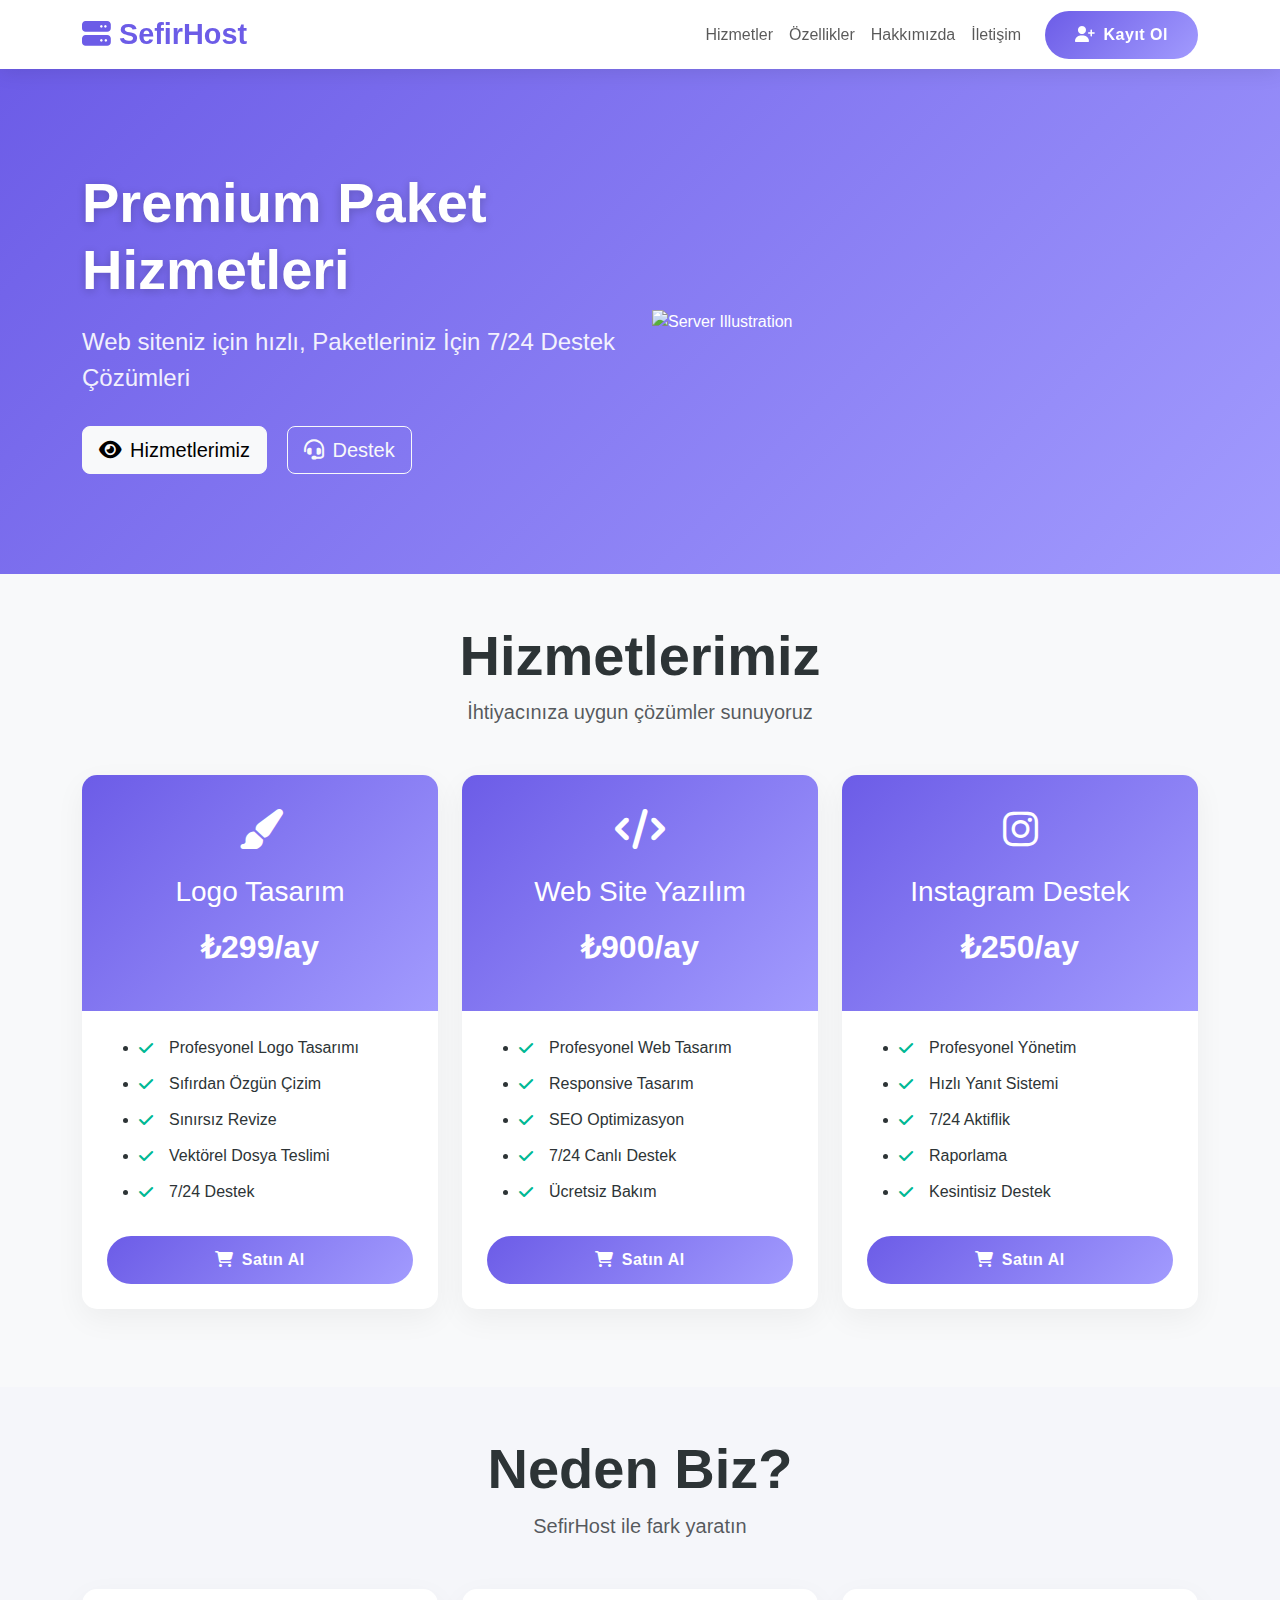
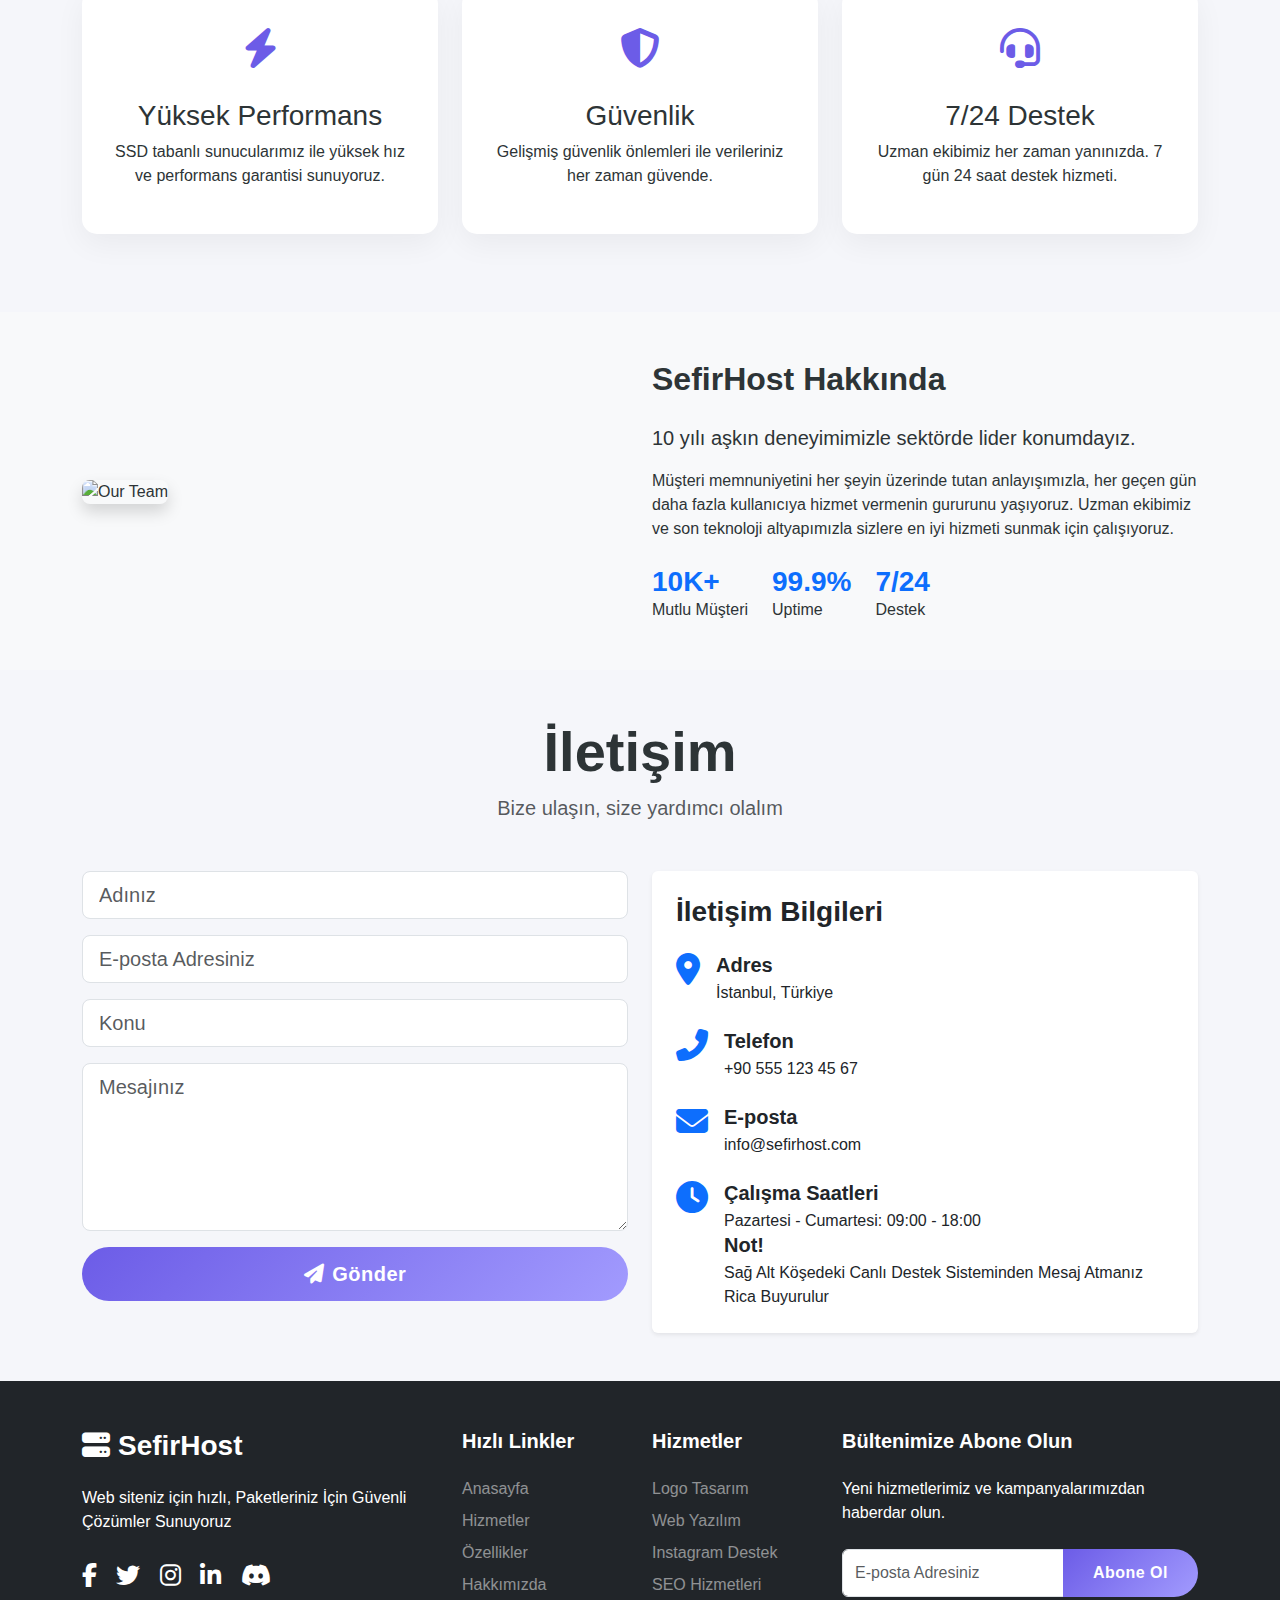
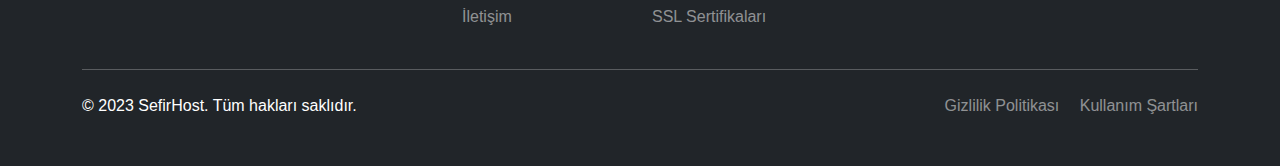
==== index.html @ 07ed6cb2 "Create index.html" ====
<!DOCTYPE html>
<html lang="tr">
<head>
    <meta charset="UTF-8">
    <meta name="viewport" content="width=device-width, initial-scale=1.0">
    <title>SefirHost - Premium Paket Hizmetleri</title>
    <link href="https://cdn.jsdelivr.net/npm/bootstrap@5.3.0/dist/css/bootstrap.min.css" rel="stylesheet">
    <link rel="stylesheet" href="https://cdnjs.cloudflare.com/ajax/libs/font-awesome/6.4.0/css/all.min.css">
    <link rel="stylesheet" href="https://cdnjs.cloudflare.com/ajax/libs/animate.css/4.1.1/animate.min.css">
    <script src="//code.jivosite.com/widget/iIa9rP26KO" async></script>
    <style>
        :root {
            --primary-color: #6c5ce7;
            --secondary-color: #a29bfe;
            --dark-color: #2d3436;
            --light-color: #f5f6fa;
            --success-color: #00b894;
            --gradient: linear-gradient(135deg, var(--primary-color), var(--secondary-color));
        }
        
        body {
            font-family: 'Poppins', sans-serif;
            background-color: var(--light-color);
            color: var(--dark-color);
        }
        
        .navbar {
            background-color: white;
            box-shadow: 0 2px 20px rgba(0, 0, 0, 0.1);
        }
        
        .navbar-brand {
            font-weight: 700;
            color: var(--primary-color);
            font-size: 1.8rem;
        }
        
        .hero-section {
            background: var(--gradient);
            color: white;
            padding: 100px 0;
            position: relative;
            overflow: hidden;
        }
        
        .hero-section::before {
            content: '';
            position: absolute;
            top: 0;
            left: 0;
            width: 100%;
            height: 100%;
            background: url('https://images.unsplash.com/photo-1551434678-e076c223a692?ixlib=rb-4.0.3&ixid=MnwxMjA3fDB8MHxwaG90by1wYWdlfHx8fGVufDB8fHx8&auto=format&fit=crop&w=1470&q=80') center/cover;
            opacity: 0.1;
        }
        
        .hero-title {
            font-size: 3.5rem;
            font-weight: 800;
            margin-bottom: 20px;
            text-shadow: 0 2px 10px rgba(0, 0, 0, 0.2);
        }
        
        .hero-subtitle {
            font-size: 1.5rem;
            margin-bottom: 30px;
            opacity: 0.9;
        }
        
        .service-card {
            border: none;
            border-radius: 15px;
            overflow: hidden;
            transition: all 0.3s ease;
            box-shadow: 0 10px 30px rgba(0, 0, 0, 0.05);
            margin-bottom: 30px;
            background-color: white;
        }
        
        .service-card:hover {
            transform: translateY(-10px);
            box-shadow: 0 15px 40px rgba(0, 0, 0, 0.1);
        }
        
        .service-header {
            background: var(--gradient);
            color: white;
            padding: 25px;
            text-align: center;
            position: relative;
        }
        
        .service-icon {
            font-size: 2.5rem;
            margin-bottom: 15px;
        }
        
        .service-price {
            font-size: 2rem;
            font-weight: 700;
            margin: 15px 0;
        }
        
        .service-features {
            padding: 25px;
        }
        
        .service-features li {
            margin-bottom: 12px;
            padding-left: 30px;
            position: relative;
        }
        
        .service-features li::before {
            content: "\f00c";
            font-family: "Font Awesome 6 Free";
            font-weight: 900;
            color: var(--success-color);
            position: absolute;
            left: 0;
        }
        
        .btn-primary {
            background: var(--gradient);
            border: none;
            border-radius: 50px;
            padding: 12px 30px;
            font-weight: 600;
            letter-spacing: 0.5px;
            transition: all 0.3s ease;
        }
        
        .btn-primary:hover {
            transform: translateY(-3px);
            box-shadow: 0 10px 20px rgba(108, 92, 231, 0.3);
        }
        
        .feature-box {
            text-align: center;
            padding: 30px;
            background-color: white;
            border-radius: 15px;
            box-shadow: 0 10px 30px rgba(0, 0, 0, 0.05);
            transition: all 0.3s ease;
            margin-bottom: 30px;
        }
        
        .feature-box:hover {
            transform: translateY(-10px);
            box-shadow: 0 15px 40px rgba(0, 0, 0, 0.1);
        }
        
        .feature-icon {
            font-size: 2.5rem;
            color: var(--primary-color);
            margin-bottom: 20px;
        }
        
        footer {
            background-color: var(--dark-color);
            color: white;
            padding: 60px 0 20px;
        }
        
        .social-icons a {
            color: white;
            font-size: 1.5rem;
            margin-right: 15px;
            transition: all 0.3s ease;
        }
        
        .social-icons a:hover {
            color: var(--secondary-color);
            transform: translateY(-5px);
        }
        
        .floating {
            animation: floating 3s ease-in-out infinite;
        }
        
        @keyframes floating {
            0% { transform: translateY(0px); }
            50% { transform: translateY(-15px); }
            100% { transform: translateY(0px); }
        }
        
        .pulse {
            animation: pulse 2s infinite;
        }
        
        @keyframes pulse {
            0% { box-shadow: 0 0 0 0 rgba(108, 92, 231, 0.4); }
            70% { box-shadow: 0 0 0 15px rgba(108, 92, 231, 0); }
            100% { box-shadow: 0 0 0 0 rgba(108, 92, 231, 0); }
        }
        
        /* Responsive adjustments */
        @media (max-width: 768px) {
            .hero-title {
                font-size: 2.5rem;
            }
            
            .hero-subtitle {
                font-size: 1.2rem;
            }
        }
    </style>
</head>
<body>
    <!-- Navigation -->
    <nav class="navbar navbar-expand-lg navbar-light sticky-top">
        <div class="container">
            <a class="navbar-brand" href="#">
                <i class="fas fa-server me-2"></i>SefirHost
            </a>
            <button class="navbar-toggler" type="button" data-bs-toggle="collapse" data-bs-target="#navbarNav">
                <span class="navbar-toggler-icon"></span>
            </button>
            <div class="collapse navbar-collapse" id="navbarNav">
                <ul class="navbar-nav ms-auto">
                    <li class="nav-item">
                        <a class="nav-link" href="#services">Hizmetler</a>
                    </li>
                    <li class="nav-item">
                        <a class="nav-link" href="#features">Özellikler</a>
                    </li>
                    <li class="nav-item">
                        <a class="nav-link" href="#about">Hakkımızda</a>
                    </li>
                    <li class="nav-item">
                        <a class="nav-link" href="#contact">İletişim</a>
                    </li>
                </ul>
                <div class="ms-3">
                    <button class="btn btn-primary" onclick="showRegisterModal()">
                        <i class="fas fa-user-plus me-2"></i>Kayıt Ol
                    </button>
                </div>
            </div>
        </div>
    </nav>

    <!-- Hero Section -->
    <section class="hero-section">
        <div class="container position-relative">
            <div class="row align-items-center">
                <div class="col-lg-6 animate__animated animate__fadeInLeft">
                    <h1 class="hero-title">Premium Paket Hizmetleri</h1>
                    <p class="hero-subtitle">Web siteniz için hızlı,  Paketleriniz İçin 7/24 Destek Çözümleri</p>
                    <a href="#services" class="btn btn-light btn-lg me-3">
                        <i class="fas fa-eye me-2"></i>Hizmetlerimiz
                    </a>
                    <a href="#contact" class="btn btn-outline-light btn-lg">
                        <i class="fas fa-headset me-2"></i>Destek
                    </a>
                </div>
                <div class="col-lg-6 animate__animated animate__fadeInRight">
                    <img src="https://images.unsplash.com/photo-1610563166150-b34df4f3bcd6?ixlib=rb-4.0.3&ixid=MnwxMjA3fDB8MHxwaG90by1wYWdlfHx8fGVufDB8fHx8&auto=format&fit=crop&w=1376&q=80" class="img-fluid floating" alt="Server Illustration">
                </div>
            </div>
        </div>
    </section>

    <!-- Services Section -->
    <section id="services" class="py-5 bg-light">
        <div class="container">
            <div class="text-center mb-5">
                <h2 class="display-4 fw-bold">Hizmetlerimiz</h2>
                <p class="lead text-muted">İhtiyacınıza uygun çözümler sunuyoruz</p>
            </div>
            
            <div class="row">
                <!-- Logo Tasarım -->
                <div class="col-lg-4">
                    <div class="service-card animate__animated animate__fadeInUp">
                        <div class="service-header">
                            <div class="service-icon">
                                <i class="fas fa-paint-brush"></i>
                            </div>
                            <h3>Logo Tasarım</h3>
                            <div class="service-price">₺299/ay</div>
                        </div>
                        <div class="service-features">
                            <ul>
                                <li>Profesyonel Logo Tasarımı</li>
                                <li>Sıfırdan Özgün Çizim</li>
                                <li>Sınırsız Revize</li>
                                <li>Vektörel Dosya Teslimi</li>
                                <li>7/24 Destek</li>
                            </ul>
                            <button class="btn btn-primary w-100 mt-3 pulse" onclick="showPurchaseModal(1)">
                                <i class="fas fa-shopping-cart me-2"></i>Satın Al
                            </button>
                        </div>
                    </div>
                </div>
                
                <!-- Web Site Yazılım -->
                <div class="col-lg-4">
                    <div class="service-card animate__animated animate__fadeInUp animate__delay-1s">
                        <div class="service-header">
                            <div class="service-icon">
                                <i class="fas fa-code"></i>
                            </div>
                            <h3>Web Site Yazılım</h3>
                            <div class="service-price">₺900/ay</div>
                        </div>
                        <div class="service-features">
                            <ul>
                                <li>Profesyonel Web Tasarım</li>
                                <li>Responsive Tasarım</li>
                                <li>SEO Optimizasyon</li>
                                <li>7/24 Canlı Destek</li>
                                <li>Ücretsiz Bakım</li>
                            </ul>
                            <button class="btn btn-primary w-100 mt-3 pulse" onclick="showPurchaseModal(2)">
                                <i class="fas fa-shopping-cart me-2"></i>Satın Al
                            </button>
                        </div>
                    </div>
                </div>
                
                <!-- Instagram Destek -->
                <div class="col-lg-4">
                    <div class="service-card animate__animated animate__fadeInUp animate__delay-2s">
                        <div class="service-header">
                            <div class="service-icon">
                                <i class="fab fa-instagram"></i>
                            </div>
                            <h3>Instagram Destek</h3>
                            <div class="service-price">₺250/ay</div>
                        </div>
                        <div class="service-features">
                            <ul>
                                <li>Profesyonel Yönetim</li>
                                <li>Hızlı Yanıt Sistemi</li>
                                <li>7/24 Aktiflik</li>
                                <li>Raporlama</li>
                                <li>Kesintisiz Destek</li>
                            </ul>
                            <button class="btn btn-primary w-100 mt-3 pulse" onclick="showPurchaseModal(3)">
                                <i class="fas fa-shopping-cart me-2"></i>Satın Al
                            </button>
                        </div>
                    </div>
                </div>
            </div>
        </div>
    </section>

    <!-- Features Section -->
    <section id="features" class="py-5">
        <div class="container">
            <div class="text-center mb-5">
                <h2 class="display-4 fw-bold">Neden Biz?</h2>
                <p class="lead text-muted">SefirHost ile fark yaratın</p>
            </div>
            
            <div class="row">
                <div class="col-md-4">
                    <div class="feature-box animate__animated animate__fadeIn">
                        <div class="feature-icon">
                            <i class="fas fa-bolt"></i>
                        </div>
                        <h3>Yüksek Performans</h3>
                        <p>SSD tabanlı sunucularımız ile yüksek hız ve performans garantisi sunuyoruz.</p>
                    </div>
                </div>
                
                <div class="col-md-4">
                    <div class="feature-box animate__animated animate__fadeIn animate__delay-1s">
                        <div class="feature-icon">
                            <i class="fas fa-shield-alt"></i>
                        </div>
                        <h3>Güvenlik</h3>
                        <p>Gelişmiş güvenlik önlemleri ile verileriniz her zaman güvende.</p>
                    </div>
                </div>
                
                <div class="col-md-4">
                    <div class="feature-box animate__animated animate__fadeIn animate__delay-2s">
                        <div class="feature-icon">
                            <i class="fas fa-headset"></i>
                        </div>
                        <h3>7/24 Destek</h3>
                        <p>Uzman ekibimiz her zaman yanınızda. 7 gün 24 saat destek hizmeti.</p>
                    </div>
                </div>
            </div>
        </div>
    </section>

    <!-- About Section -->
    <section id="about" class="py-5 bg-light">
        <div class="container">
            <div class="row align-items-center">
                <div class="col-lg-6">
                    <img src="https://images.unsplash.com/photo-1522071820081-009f0129c71c?ixlib=rb-4.0.3&ixid=MnwxMjA3fDB8MHxwaG90by1wYWdlfHx8fGVufDB8fHx8&auto=format&fit=crop&w=1470&q=80" class="img-fluid rounded-3 shadow" alt="Our Team">
                </div>
                <div class="col-lg-6 mt-5 mt-lg-0">
                    <h2 class="fw-bold mb-4">SefirHost Hakkında</h2>
                    <p class="lead">10 yılı aşkın deneyimimizle sektörde lider konumdayız.</p>
                    <p>Müşteri memnuniyetini her şeyin üzerinde tutan anlayışımızla, her geçen gün daha fazla kullanıcıya hizmet vermenin gururunu yaşıyoruz. Uzman ekibimiz ve son teknoloji altyapımızla sizlere en iyi hizmeti sunmak için çalışıyoruz.</p>
                    <div class="d-flex align-items-center mt-4">
                        <div class="pe-4">
                            <h3 class="fw-bold text-primary mb-0">10K+</h3>
                            <p class="mb-0">Mutlu Müşteri</p>
                        </div>
                        <div class="pe-4">
                            <h3 class="fw-bold text-primary mb-0">99.9%</h3>
                            <p class="mb-0">Uptime</p>
                        </div>
                        <div>
                            <h3 class="fw-bold text-primary mb-0">7/24</h3>
                            <p class="mb-0">Destek</p>
                        </div>
                    </div>
                </div>
            </div>
        </div>
    </section>

    <!-- Contact Section -->
    <section id="contact" class="py-5">
        <div class="container">
            <div class="text-center mb-5">
                <h2 class="display-4 fw-bold">İletişim</h2>
                <p class="lead text-muted">Bize ulaşın, size yardımcı olalım</p>
            </div>
            
            <div class="row">
                <div class="col-lg-6">
                    <form>
                        <div class="mb-3">
                            <input type="text" class="form-control form-control-lg" placeholder="Adınız">
                        </div>
                        <div class="mb-3">
                            <input type="email" class="form-control form-control-lg" placeholder="E-posta Adresiniz">
                        </div>
                        <div class="mb-3">
                            <input type="text" class="form-control form-control-lg" placeholder="Konu">
                        </div>
                        <div class="mb-3">
                            <textarea class="form-control form-control-lg" rows="5" placeholder="Mesajınız"></textarea>
                        </div>
                        <button type="submit" class="btn btn-primary btn-lg w-100">
                            <i class="fas fa-paper-plane me-2"></i>Gönder
                        </button>
                    </form>
                </div>
                <div class="col-lg-6 mt-5 mt-lg-0">
                    <div class="card border-0 shadow-sm h-100">
                        <div class="card-body p-4">
                            <h3 class="fw-bold mb-4">İletişim Bilgileri</h3>
                            <div class="d-flex align-items-start mb-4">
                                <div class="me-3 text-primary">
                                    <i class="fas fa-map-marker-alt fa-2x"></i>
                                </div>
                                <div>
                                    <h5 class="fw-bold mb-1">Adres</h5>
                                    <p class="mb-0">İstanbul, Türkiye</p>
                                </div>
                            </div>
                            <div class="d-flex align-items-start mb-4">
                                <div class="me-3 text-primary">
                                    <i class="fas fa-phone-alt fa-2x"></i>
                                </div>
                                <div>
                                    <h5 class="fw-bold mb-1">Telefon</h5>
                                    <p class="mb-0">+90 555 123 45 67</p>
                                </div>
                            </div>
                            <div class="d-flex align-items-start mb-4">
                                <div class="me-3 text-primary">
                                    <i class="fas fa-envelope fa-2x"></i>
                                </div>
                                <div>
                                    <h5 class="fw-bold mb-1">E-posta</h5>
                                    <p class="mb-0">info@sefirhost.com</p>
                                </div>
                            </div>
                            <div class="d-flex align-items-start">
                                <div class="me-3 text-primary">
                                    <i class="fas fa-clock fa-2x"></i>
                                </div>
                                <div>
                                    <h5 class="fw-bold mb-1">Çalışma Saatleri</h5>
                                    <p class="mb-0">Pazartesi - Cumartesi: 09:00 - 18:00</p>
                                    <div> <h5 class="fw-bold mb-1">Not!</h5>
                                        <p class="mb-0">Sağ Alt Köşedeki Canlı Destek Sisteminden Mesaj Atmanız Rica Buyurulur</p></div>
                                </div>
                            </div>
                        </div>
                    </div>
                </div>
            </div>
        </div>
    </section>

    <!-- Footer -->
    <footer class="bg-dark text-white py-5">
        <div class="container">
            <div class="row">
                <div class="col-lg-4 mb-4 mb-lg-0">
                    <h3 class="fw-bold mb-4">
                        <i class="fas fa-server me-2"></i>SefirHost
                    </h3>
                    <p>Web siteniz için hızlı, Paketleriniz İçin Güvenli Çözümler Sunuyoruz</p>
                    <div class="social-icons mt-4">
                        <a href="#"><i class="fab fa-facebook-f"></i></a>
                        <a href="#"><i class="fab fa-twitter"></i></a>
                        <a href="#"><i class="fab fa-instagram"></i></a>
                        <a href="#"><i class="fab fa-linkedin-in"></i></a>
                        <a href="https://discord.gg/vCuuD4vcbx"><i class="fab fa-discord"></i></a>
                    </div>
                </div>
                <div class="col-lg-2 col-md-6 mb-4 mb-md-0">
                    <h5 class="fw-bold mb-4">Hızlı Linkler</h5>
                    <ul class="list-unstyled">
                        <li class="mb-2"><a href="#" class="text-white-50 text-decoration-none">Anasayfa</a></li>
                        <li class="mb-2"><a href="#services" class="text-white-50 text-decoration-none">Hizmetler</a></li>
                        <li class="mb-2"><a href="#features" class="text-white-50 text-decoration-none">Özellikler</a></li>
                        <li class="mb-2"><a href="#about" class="text-white-50 text-decoration-none">Hakkımızda</a></li>
                        <li class="mb-2"><a href="#contact" class="text-white-50 text-decoration-none">İletişim</a></li>
                    </ul>
                </div>
                <div class="col-lg-2 col-md-6 mb-4 mb-md-0">
                    <h5 class="fw-bold mb-4">Hizmetler</h5>
                    <ul class="list-unstyled">
                        <li class="mb-2"><a href="#" class="text-white-50 text-decoration-none">Logo Tasarım</a></li>
                        <li class="mb-2"><a href="#" class="text-white-50 text-decoration-none">Web Yazılım</a></li>
                        <li class="mb-2"><a href="#" class="text-white-50 text-decoration-none">Instagram Destek</a></li>
                        <li class="mb-2"><a href="#" class="text-white-50 text-decoration-none">SEO Hizmetleri</a></li>
                        <li class="mb-2"><a href="#" class="text-white-50 text-decoration-none">SSL Sertifikaları</a></li>
                    </ul>
                </div>
                <div class="col-lg-4">
                    <h5 class="fw-bold mb-4">Bültenimize Abone Olun</h5>
                    <p>Yeni hizmetlerimiz ve kampanyalarımızdan haberdar olun.</p>
                    <form class="mt-4">
                        <div class="input-group">
                            <input type="email" class="form-control" placeholder="E-posta Adresiniz">
                            <button class="btn btn-primary" type="button">Abone Ol</button>
                        </div>
                    </form>
                </div>
            </div>
            <hr class="my-4 bg-secondary">
            <div class="row">
                <div class="col-md-6 text-center text-md-start">
                    <p class="mb-0">© 2023 SefirHost. Tüm hakları saklıdır.</p>
                </div>
                <div class="col-md-6 text-center text-md-end">
                    <p class="mb-0">
                        <a href="#" class="text-white-50 text-decoration-none me-3">Gizlilik Politikası</a>
                        <a href="#" class="text-white-50 text-decoration-none">Kullanım Şartları</a>
                    </p>
                </div>
            </div>
        </div>
    </footer>

    <!-- Purchase Modal -->
    <div class="modal fade" id="purchaseModal" tabindex="-1" aria-hidden="true">
        <div class="modal-dialog modal-dialog-centered">
            <div class="modal-content">
                <div class="modal-header">
                    <h5 class="modal-title">Satın Al</h5>
                    <button type="button" class="btn-close" data-bs-dismiss="modal" aria-label="Close"></button>
                </div>
                <div class="modal-body">
                    <form id="purchaseForm">
                        <input type="hidden" id="selectedProductId">
                        <div class="mb-3">
                            <label class="form-label">Ürün:</label>
                            <input type="text" class="form-control" id="selectedProductName" readonly>
                        </div>
                        <div class="mb-3">
                            <label class="form-label">Fiyat:</label>
                            <input type="text" class="form-control" id="selectedProductPrice" readonly>
                        </div>
                        <div class="mb-3">
                            <label class="form-label">Ödeme Yöntemi:</label>
                            <select class="form-select" id="paymentMethod" required>
                                <option value="">Seçiniz</option>
                                <option value="credit_card">Kredi Kartı</option>
                                <option value="bank_transfer">Banka Havalesi</option>
                                <option value="paypal">PayPal</option>
                                <option value="crypto">Kripto Para</option>
                            </select>
                        </div>
                        <div class="mb-3">
                            <label class="form-label">Notlar (Opsiyonel):</label>
                            <textarea class="form-control" id="purchaseNotes" rows="2"></textarea>
                        </div>
                        <button type="submit" class="btn btn-primary w-100">
                            <i class="fas fa-shopping-cart me-2"></i>Satın Alımı Tamamla
                        </button>
                    </form>
                </div>
            </div>
        </div>
    </div>

    <!-- Login Modal -->
    <div class="modal fade" id="loginModal" tabindex="-1" aria-hidden="true">
        <div class="modal-dialog modal-dialog-centered">
            <div class="modal-content">
                <div class="modal-header">
                    <h5 class="modal-title">Giriş Yap</h5>
                    <button type="button" class="btn-close" data-bs-dismiss="modal" aria-label="Close"></button>
                </div>
                <div class="modal-body">
                    <form id="loginForm">
                        <div class="mb-3">
                            <label class="form-label">E-posta:</label>
                            <input type="email" class="form-control" id="loginEmail" required>
                        </div>
                        <div class="mb-3">
                            <label class="form-label">Şifre:</label>
                            <input type="password" class="form-control" id="loginPassword" required>
                        </div>
                        <button type="submit" class="btn btn-primary w-100">
                            <i class="fas fa-sign-in-alt me-2"></i>Giriş Yap
                        </button>
                    </form>
                    <div class="text-center mt-3">
                        <p class="mb-0">Hesabınız yok mu? <a href="#" onclick="showRegisterModal()" class="text-primary">Kayıt Olun</a></p>
                    </div>
                </div>
            </div>
        </div>
    </div>

    <!-- Register Modal -->
    <div class="modal fade" id="registerModal" tabindex="-1" aria-hidden="true">
        <div class="modal-dialog modal-dialog-centered">
            <div class="modal-content">
                <div class="modal-header">
                    <h5 class="modal-title">Kayıt Ol</h5>
                    <button type="button" class="btn-close" data-bs-dismiss="modal" aria-label="Close"></button>
                </div>
                <div class="modal-body">
                    <form id="registerForm">
                        <div class="mb-3">
                            <label class="form-label">Ad Soyad:</label>
                            <input type="text" class="form-control" id="registerName" required>
                        </div>
                        <div class="mb-3">
                            <label class="form-label">E-posta:</label>
                            <input type="email" class="form-control" id="registerEmail" required>
                        </div>
                        <div class="mb-3">
                            <label class="form-label">Şifre:</label>
                            <input type="password" class="form-control" id="registerPassword" required>
                        </div>
                        <div class="mb-3">
                            <label class="form-label">Şifre Tekrar:</label>
                            <input type="password" class="form-control" id="registerPasswordConfirm" required>
                        </div>
                        <button type="submit" class="btn btn-success w-100">
                            <i class="fas fa-user-plus me-2"></i>Kayıt Ol
                        </button>
                    </form>
                    <div class="text-center mt-3">
                        <p class="mb-0">Zaten hesabınız var mı? <a href="#" onclick="showLoginModal()" class="text-primary">Giriş Yapın</a></p>
                    </div>
                </div>
            </div>
        </div>
    </div>

    <!-- Toast Container -->
    <div id="toastContainer" class="position-fixed top-0 end-0 p-3" style="z-index: 1100"></div>

    <script src="https://cdn.jsdelivr.net/npm/bootstrap@5.3.0/dist/js/bootstrap.bundle.min.js"></script>
    <script src="script.js"></script>
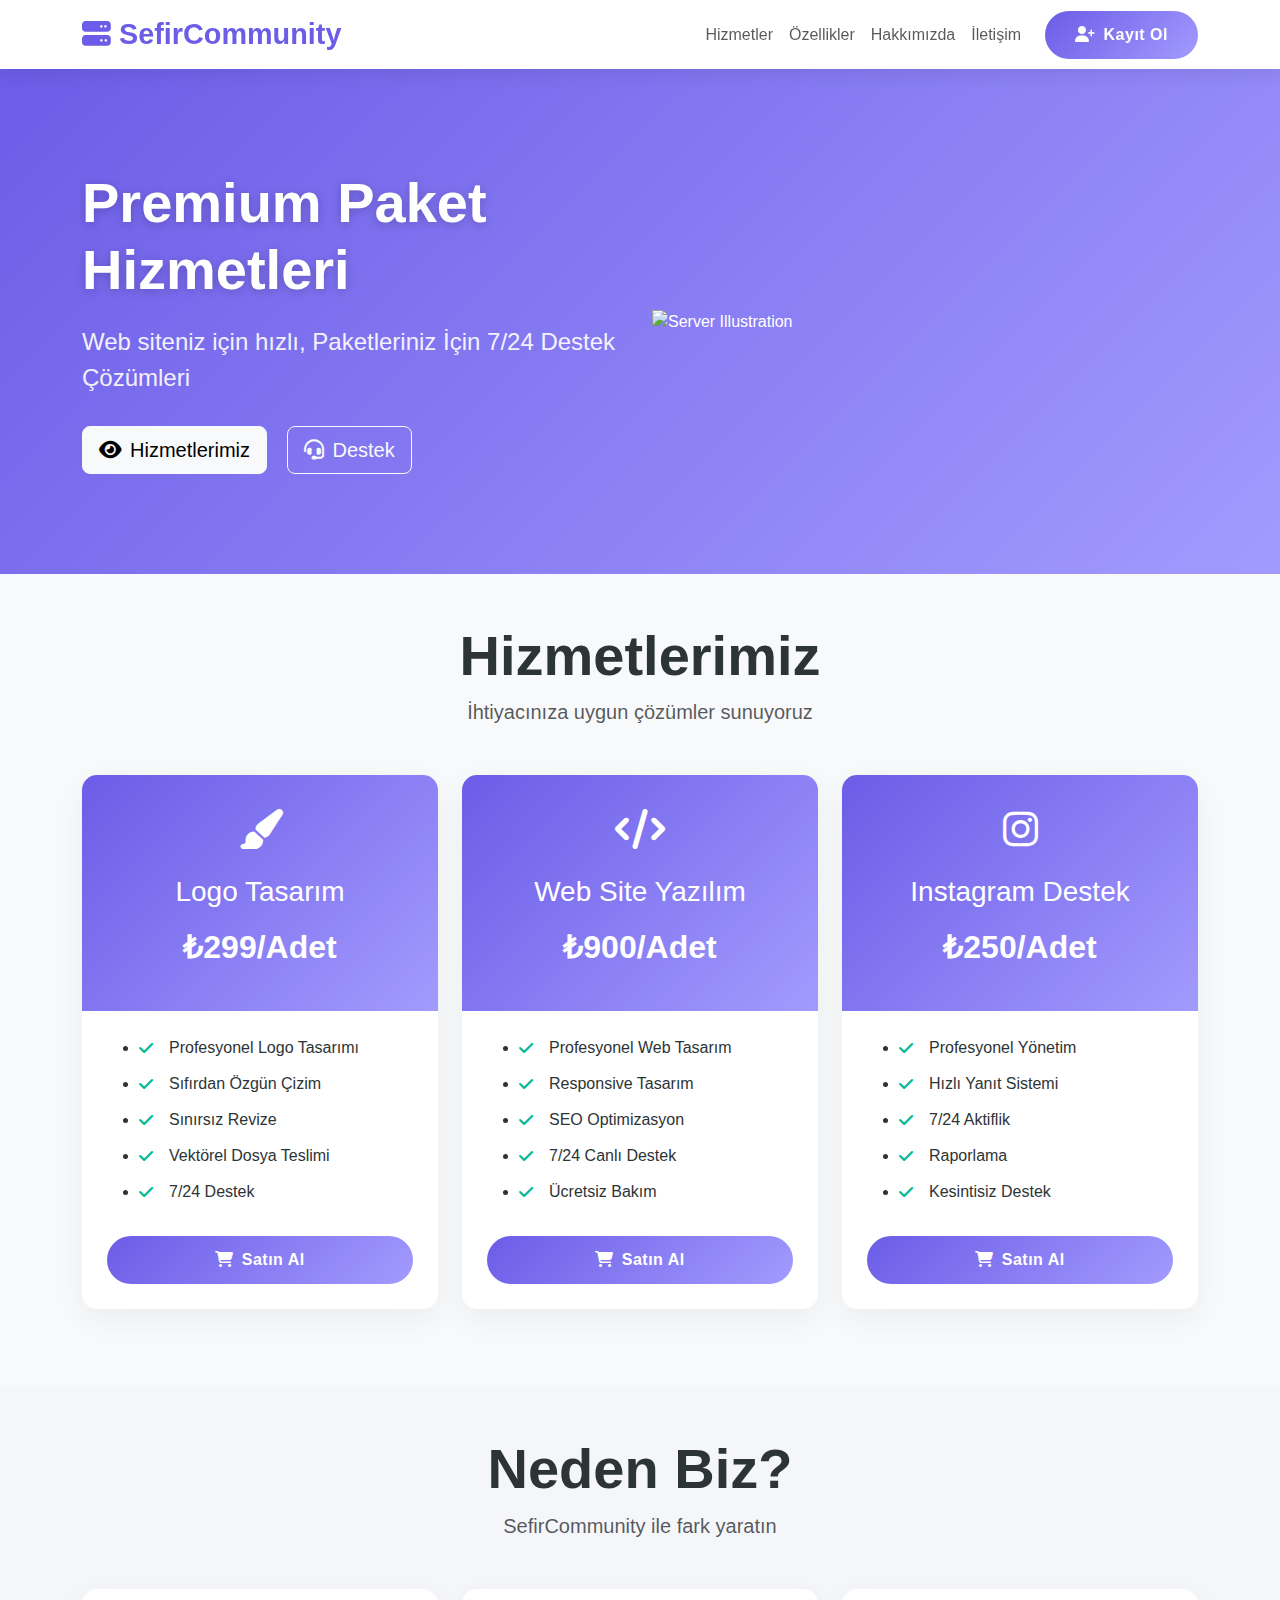
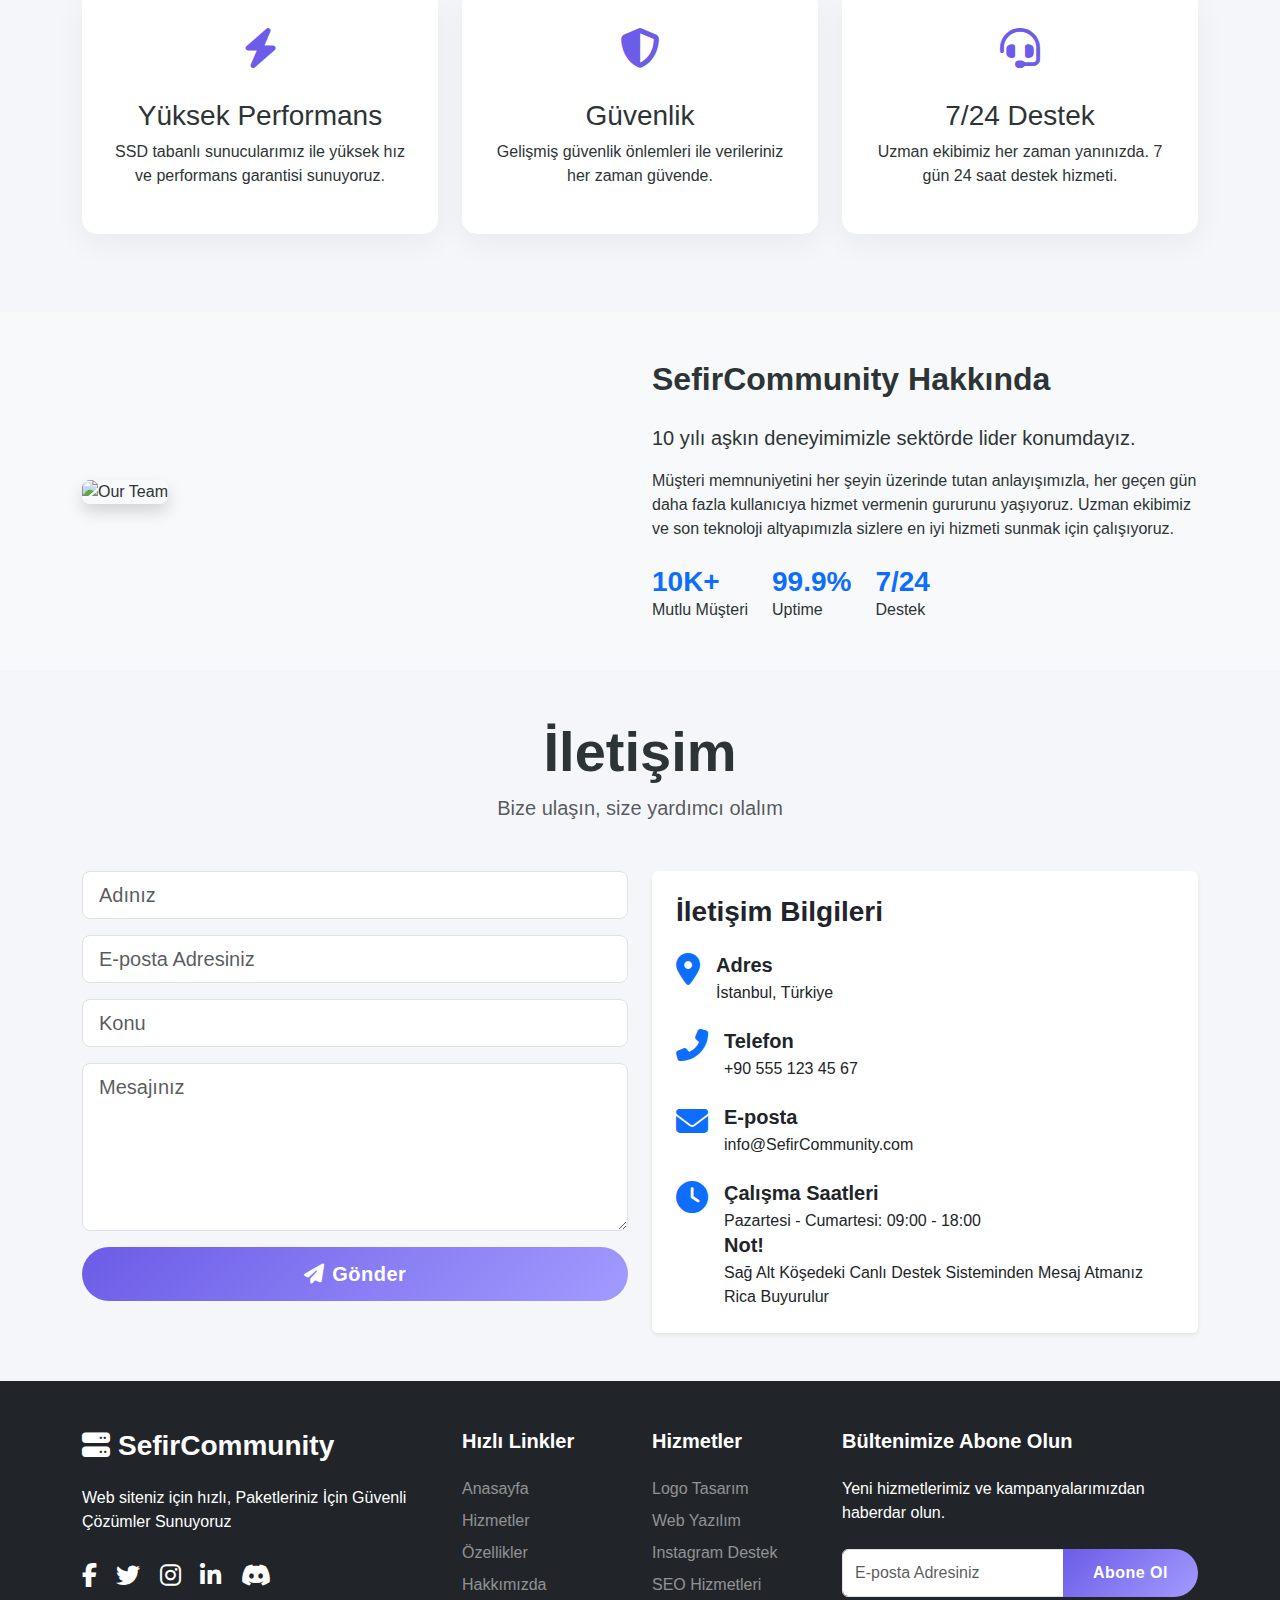
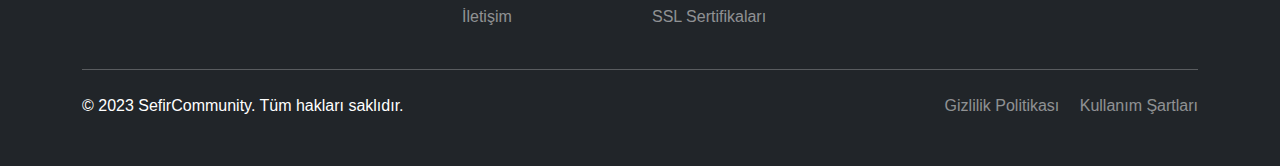
==== commit 01b96b97: "Update index.html" ====
--- a/index.html
+++ b/index.html
@@ -3,11 +3,18 @@
 <head>
     <meta charset="UTF-8">
     <meta name="viewport" content="width=device-width, initial-scale=1.0">
-    <title>SefirHost - Premium Paket Hizmetleri</title>
+    <title>SefirCommunity - Premium Paket Hizmetleri</title>
     <link href="https://cdn.jsdelivr.net/npm/bootstrap@5.3.0/dist/css/bootstrap.min.css" rel="stylesheet">
     <link rel="stylesheet" href="https://cdnjs.cloudflare.com/ajax/libs/font-awesome/6.4.0/css/all.min.css">
     <link rel="stylesheet" href="https://cdnjs.cloudflare.com/ajax/libs/animate.css/4.1.1/animate.min.css">
-    <script src="//code.jivosite.com/widget/iIa9rP26KO" async></script>
+    <script>
+        window.__lc = window.__lc || {};
+        window.__lc.license = 19096657;
+        window.__lc.integration_name = "manual_onboarding";
+        window.__lc.product_name = "livechat";
+        ;(function(n,t,c){function i(n){return e._h?e._h.apply(null,n):e._q.push(n)}var e={_q:[],_h:null,_v:"2.0",on:function(){i(["on",c.call(arguments)])},once:function(){i(["once",c.call(arguments)])},off:function(){i(["off",c.call(arguments)])},get:function(){if(!e._h)throw new Error("[LiveChatWidget] You can't use getters before load.");return i(["get",c.call(arguments)])},call:function(){i(["call",c.call(arguments)])},init:function(){var n=t.createElement("script");n.async=!0,n.type="text/javascript",n.src="https://cdn.livechatinc.com/tracking.js",t.head.appendChild(n)}};!n.__lc.asyncInit&&e.init(),n.LiveChatWidget=n.LiveChatWidget||e}(window,document,[].slice))
+    </script>
+    <noscript><a href="https://www.livechat.com/chat-with/19096657/" rel="nofollow">Chat with us</a>, powered by <a href="https://www.livechat.com/?welcome" rel="noopener nofollow" target="_blank">LiveChat</a></noscript>
     <style>
         :root {
             --primary-color: #6c5ce7;
@@ -211,7 +218,7 @@
     <nav class="navbar navbar-expand-lg navbar-light sticky-top">
         <div class="container">
             <a class="navbar-brand" href="#">
-                <i class="fas fa-server me-2"></i>SefirHost
+                <i class="fas fa-server me-2"></i>SefirCommunity
             </a>
             <button class="navbar-toggler" type="button" data-bs-toggle="collapse" data-bs-target="#navbarNav">
                 <span class="navbar-toggler-icon"></span>
@@ -278,7 +285,7 @@
                                 <i class="fas fa-paint-brush"></i>
                             </div>
                             <h3>Logo Tasarım</h3>
-                            <div class="service-price">₺299/ay</div>
+                            <div class="service-price">₺299/Adet</div>
                         </div>
                         <div class="service-features">
                             <ul>
@@ -303,7 +310,7 @@
                                 <i class="fas fa-code"></i>
                             </div>
                             <h3>Web Site Yazılım</h3>
-                            <div class="service-price">₺900/ay</div>
+                            <div class="service-price">₺900/Adet</div>
                         </div>
                         <div class="service-features">
                             <ul>
@@ -328,7 +335,7 @@
                                 <i class="fab fa-instagram"></i>
                             </div>
                             <h3>Instagram Destek</h3>
-                            <div class="service-price">₺250/ay</div>
+                            <div class="service-price">₺250/Adet</div>
                         </div>
                         <div class="service-features">
                             <ul>
@@ -353,7 +360,7 @@
         <div class="container">
             <div class="text-center mb-5">
                 <h2 class="display-4 fw-bold">Neden Biz?</h2>
-                <p class="lead text-muted">SefirHost ile fark yaratın</p>
+                <p class="lead text-muted">SefirCommunity ile fark yaratın</p>
             </div>
             
             <div class="row">
@@ -398,7 +405,7 @@
                     <img src="https://images.unsplash.com/photo-1522071820081-009f0129c71c?ixlib=rb-4.0.3&ixid=MnwxMjA3fDB8MHxwaG90by1wYWdlfHx8fGVufDB8fHx8&auto=format&fit=crop&w=1470&q=80" class="img-fluid rounded-3 shadow" alt="Our Team">
                 </div>
                 <div class="col-lg-6 mt-5 mt-lg-0">
-                    <h2 class="fw-bold mb-4">SefirHost Hakkında</h2>
+                    <h2 class="fw-bold mb-4">SefirCommunity Hakkında</h2>
                     <p class="lead">10 yılı aşkın deneyimimizle sektörde lider konumdayız.</p>
                     <p>Müşteri memnuniyetini her şeyin üzerinde tutan anlayışımızla, her geçen gün daha fazla kullanıcıya hizmet vermenin gururunu yaşıyoruz. Uzman ekibimiz ve son teknoloji altyapımızla sizlere en iyi hizmeti sunmak için çalışıyoruz.</p>
                     <div class="d-flex align-items-center mt-4">
@@ -476,7 +483,7 @@
                                 </div>
                                 <div>
                                     <h5 class="fw-bold mb-1">E-posta</h5>
-                                    <p class="mb-0">info@sefirhost.com</p>
+                                    <p class="mb-0">info@SefirCommunity.com</p>
                                 </div>
                             </div>
                             <div class="d-flex align-items-start">
@@ -503,7 +510,7 @@
             <div class="row">
                 <div class="col-lg-4 mb-4 mb-lg-0">
                     <h3 class="fw-bold mb-4">
-                        <i class="fas fa-server me-2"></i>SefirHost
+                        <i class="fas fa-server me-2"></i>SefirCommunity
                     </h3>
                     <p>Web siteniz için hızlı, Paketleriniz İçin Güvenli Çözümler Sunuyoruz</p>
                     <div class="social-icons mt-4">
@@ -548,7 +555,7 @@
             <hr class="my-4 bg-secondary">
             <div class="row">
                 <div class="col-md-6 text-center text-md-start">
-                    <p class="mb-0">© 2023 SefirHost. Tüm hakları saklıdır.</p>
+                    <p class="mb-0">© 2023 SefirCommunity. Tüm hakları saklıdır.</p>
                 </div>
                 <div class="col-md-6 text-center text-md-end">
                     <p class="mb-0">
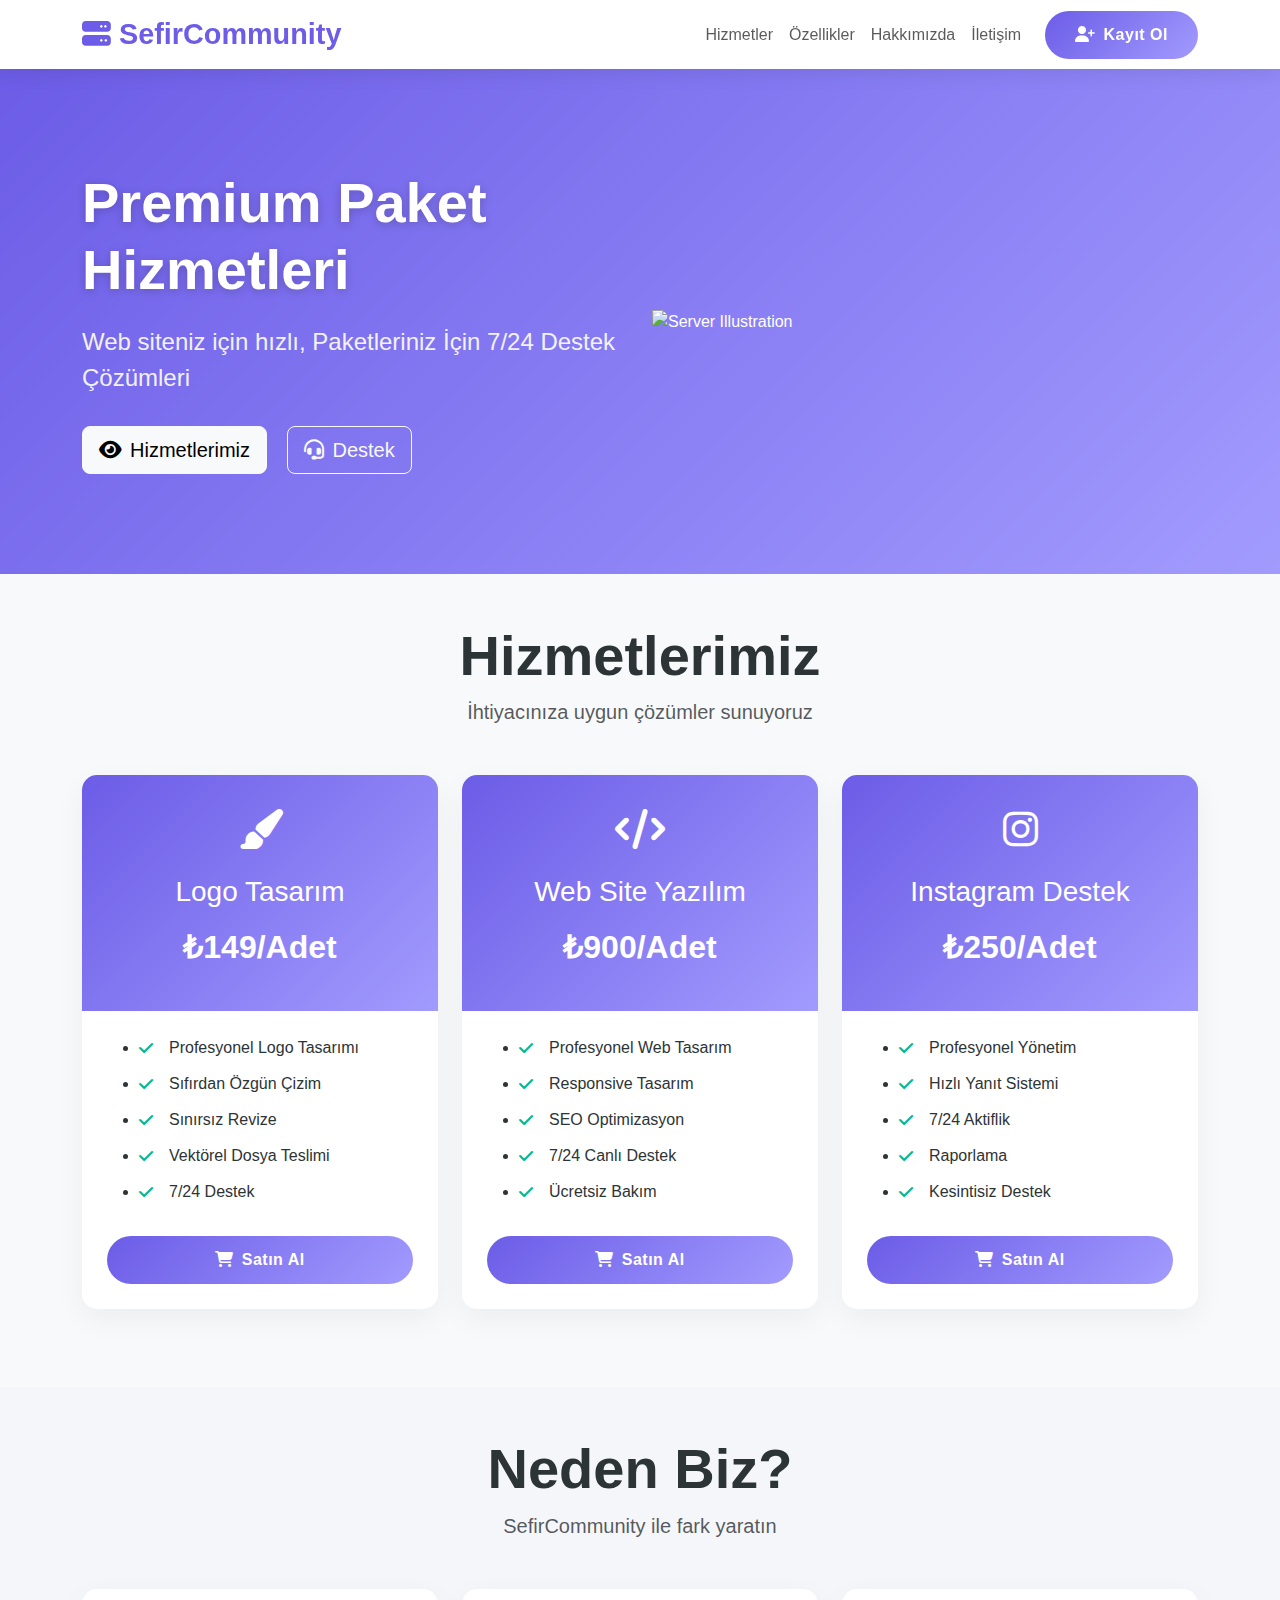
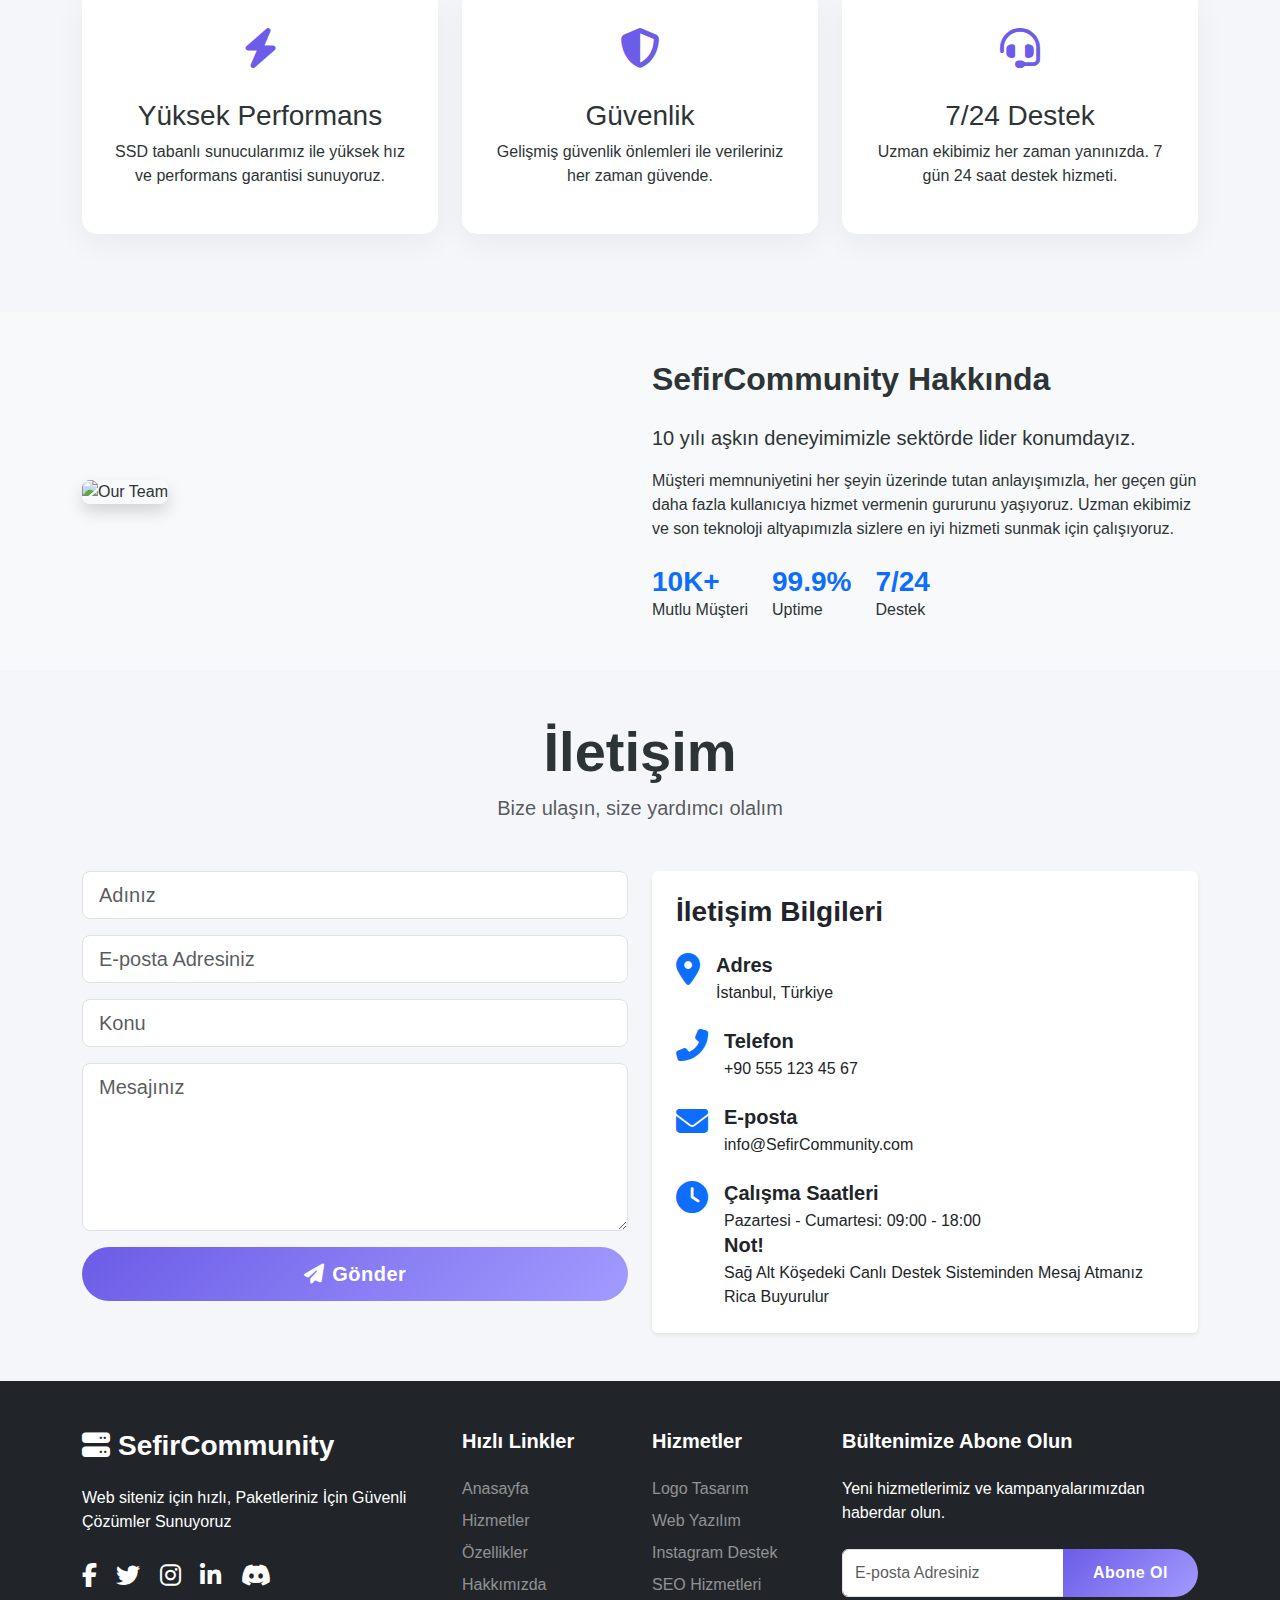
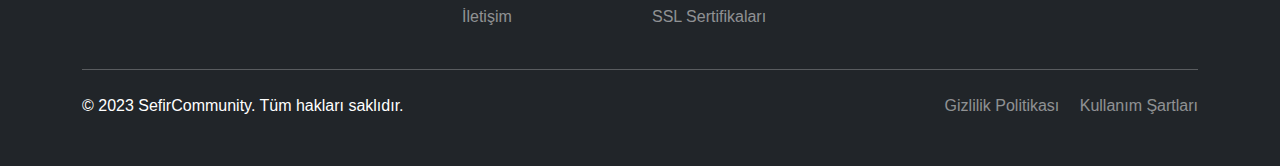
==== commit 7be3485d: "Update index.html" ====
--- a/index.html
+++ b/index.html
@@ -285,7 +285,7 @@
                                 <i class="fas fa-paint-brush"></i>
                             </div>
                             <h3>Logo Tasarım</h3>
-                            <div class="service-price">₺299/Adet</div>
+                            <div class="service-price">₺149/Adet</div>
                         </div>
                         <div class="service-features">
                             <ul>
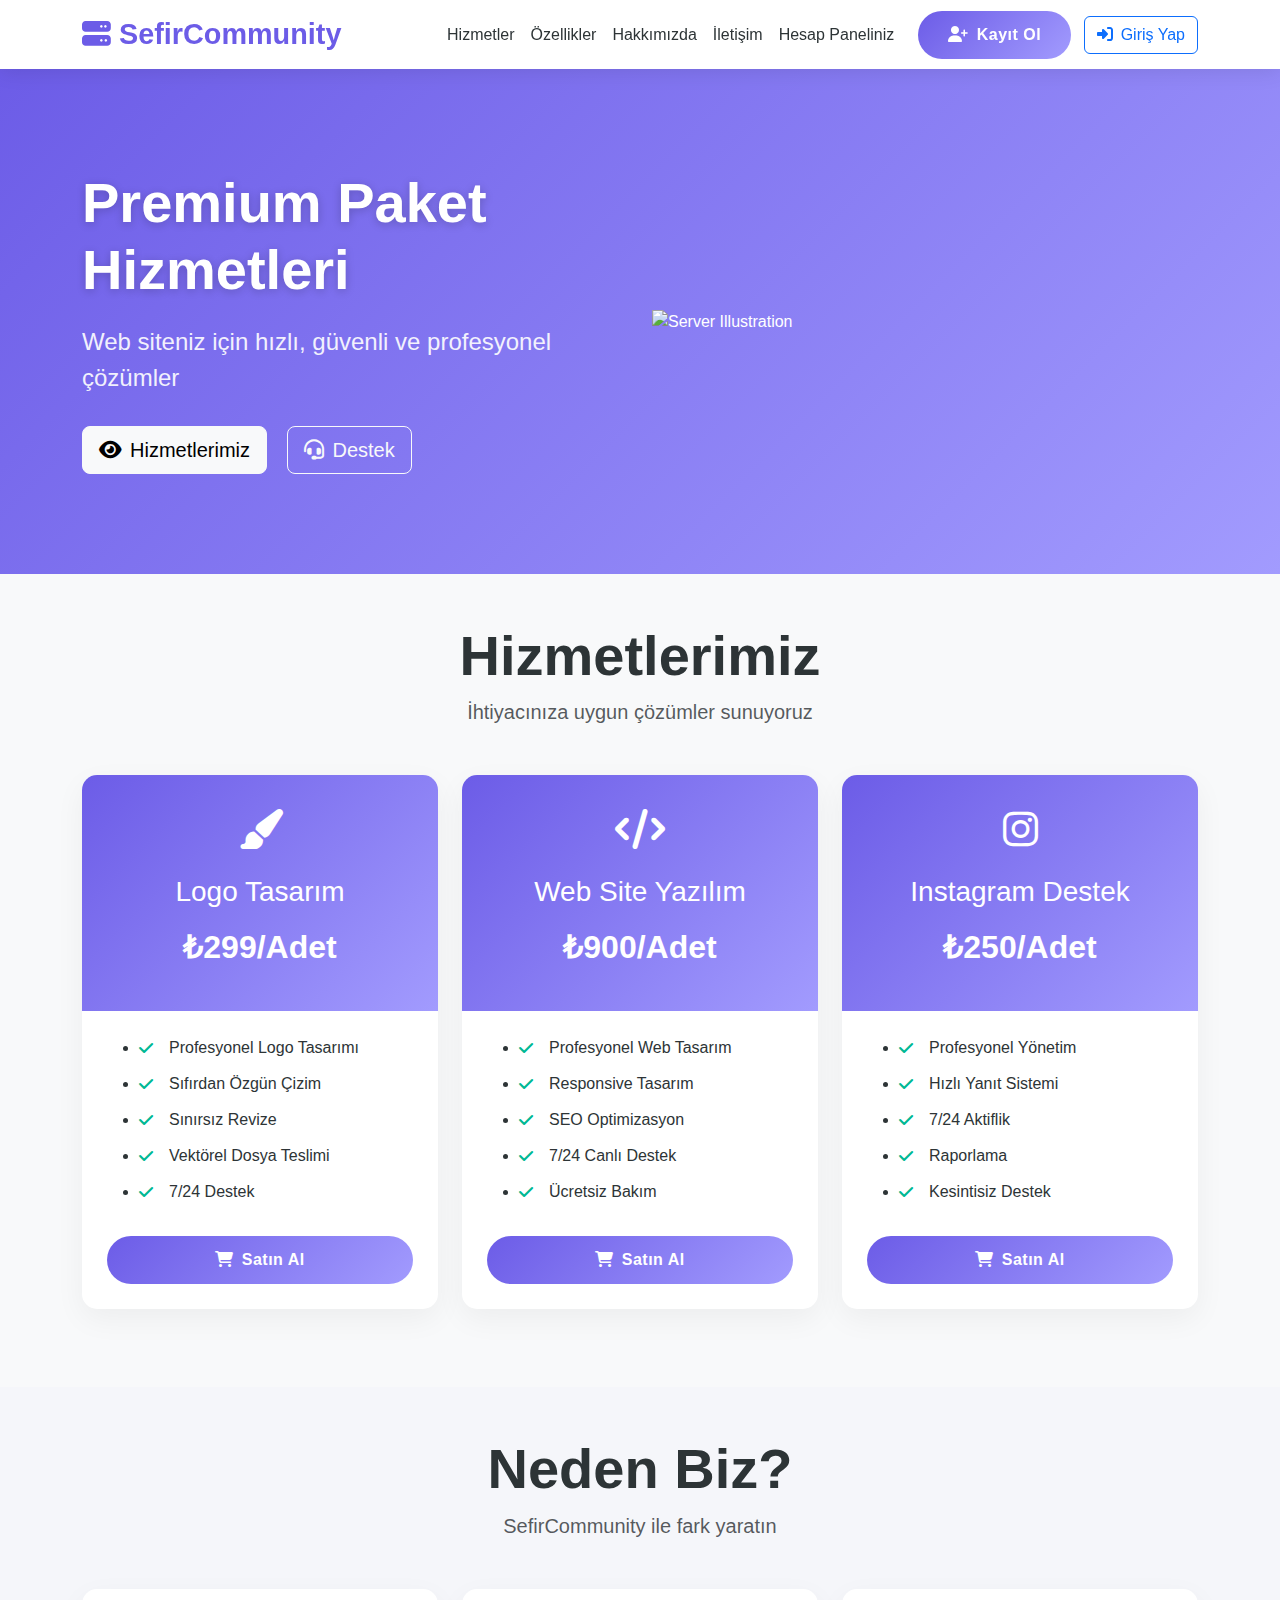
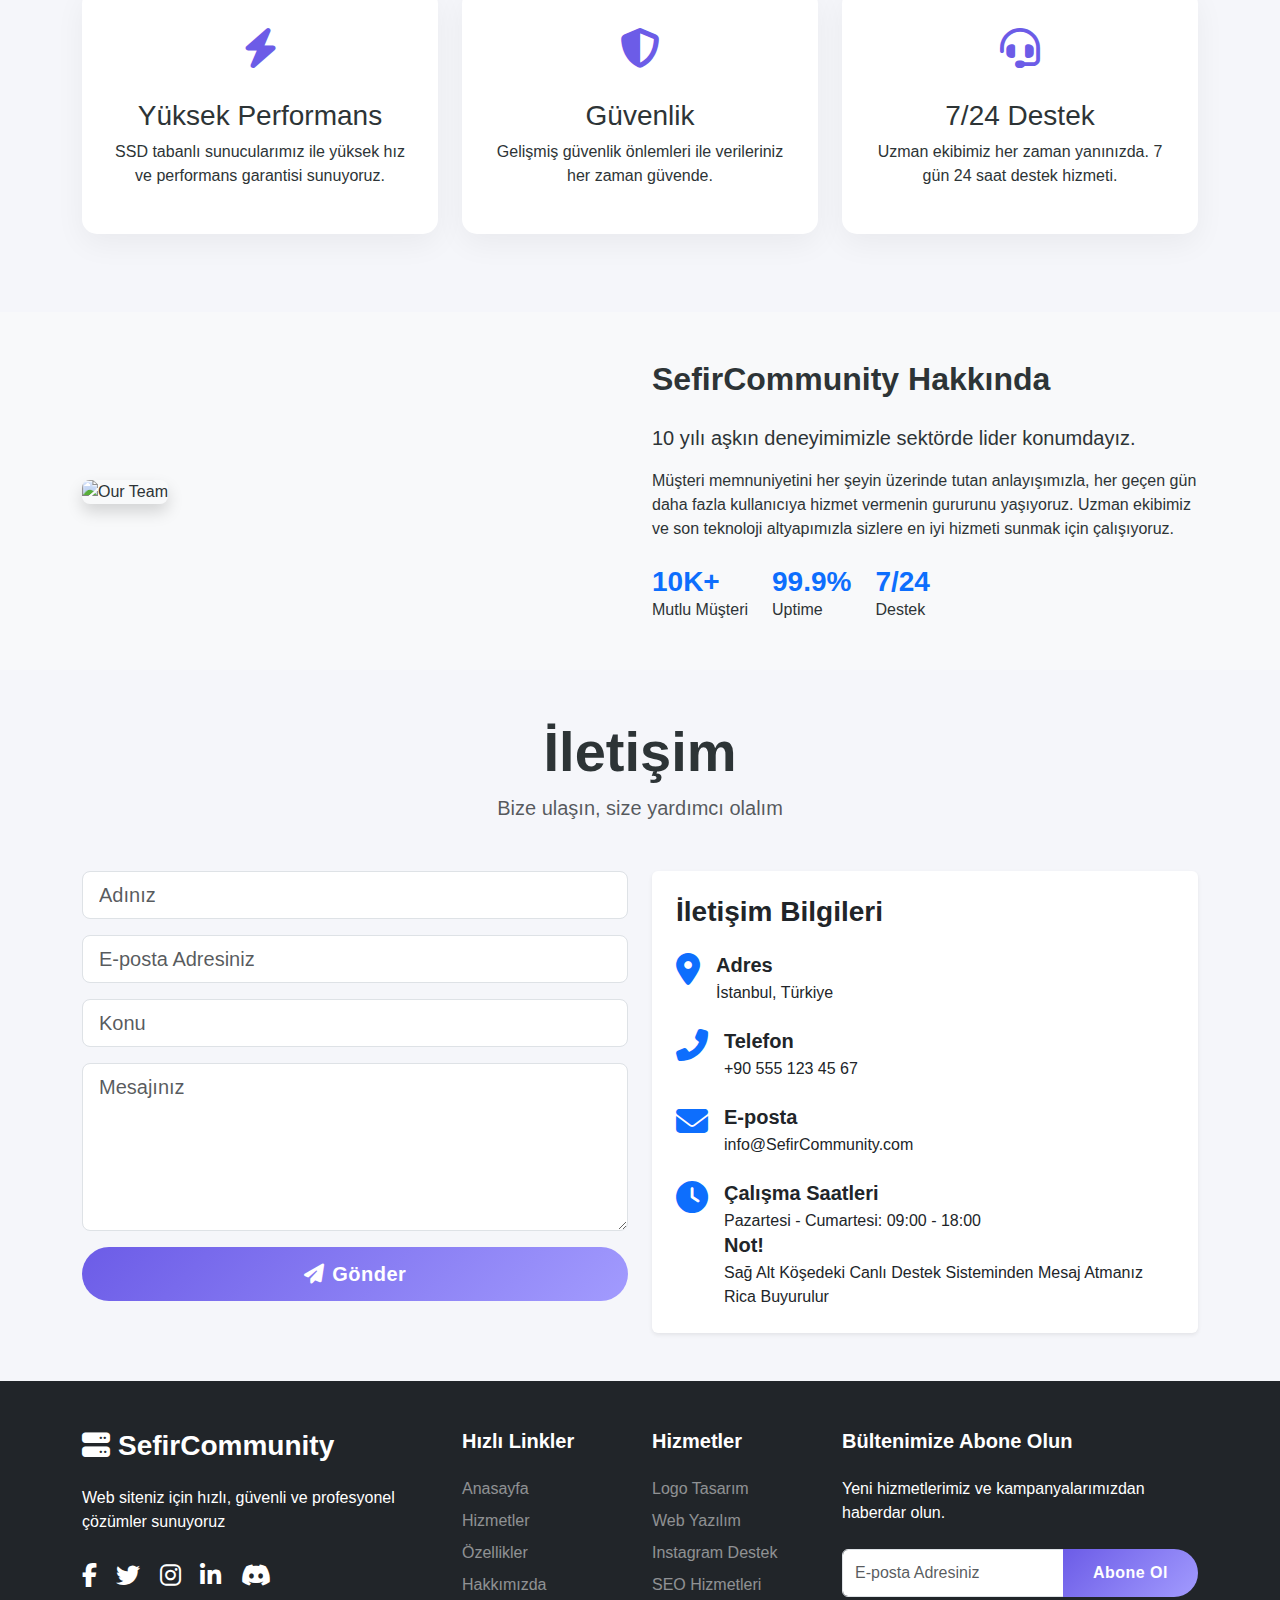
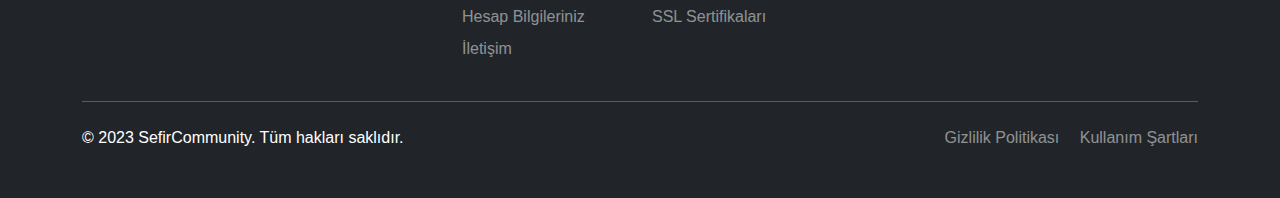
==== commit d17b40d7: "Update index.html" ====
--- a/index.html
+++ b/index.html
@@ -3,18 +3,10 @@
 <head>
     <meta charset="UTF-8">
     <meta name="viewport" content="width=device-width, initial-scale=1.0">
-    <title>SefirCommunity - Premium Paket Hizmetleri</title>
+    <title>SefirCommunity -  Premium Paket Hizmetleri</title>
     <link href="https://cdn.jsdelivr.net/npm/bootstrap@5.3.0/dist/css/bootstrap.min.css" rel="stylesheet">
     <link rel="stylesheet" href="https://cdnjs.cloudflare.com/ajax/libs/font-awesome/6.4.0/css/all.min.css">
     <link rel="stylesheet" href="https://cdnjs.cloudflare.com/ajax/libs/animate.css/4.1.1/animate.min.css">
-    <script>
-        window.__lc = window.__lc || {};
-        window.__lc.license = 19096657;
-        window.__lc.integration_name = "manual_onboarding";
-        window.__lc.product_name = "livechat";
-        ;(function(n,t,c){function i(n){return e._h?e._h.apply(null,n):e._q.push(n)}var e={_q:[],_h:null,_v:"2.0",on:function(){i(["on",c.call(arguments)])},once:function(){i(["once",c.call(arguments)])},off:function(){i(["off",c.call(arguments)])},get:function(){if(!e._h)throw new Error("[LiveChatWidget] You can't use getters before load.");return i(["get",c.call(arguments)])},call:function(){i(["call",c.call(arguments)])},init:function(){var n=t.createElement("script");n.async=!0,n.type="text/javascript",n.src="https://cdn.livechatinc.com/tracking.js",t.head.appendChild(n)}};!n.__lc.asyncInit&&e.init(),n.LiveChatWidget=n.LiveChatWidget||e}(window,document,[].slice))
-    </script>
-    <noscript><a href="https://www.livechat.com/chat-with/19096657/" rel="nofollow">Chat with us</a>, powered by <a href="https://www.livechat.com/?welcome" rel="noopener nofollow" target="_blank">LiveChat</a></noscript>
     <style>
         :root {
             --primary-color: #6c5ce7;
@@ -24,7 +16,30 @@
             --success-color: #00b894;
             --gradient: linear-gradient(135deg, var(--primary-color), var(--secondary-color));
         }
-        
+        .navbar-nav .nav-link {
+    padding: 0.5rem 1rem;
+    font-weight: 500;
+    color: var(--dark-color);
+    transition: all 0.3s ease;
+}
+
+.navbar-nav .nav-link:hover {
+    color: var(--primary-color);
+}
+
+/* Mobil görünüm için ayar */
+@media (max-width: 991.98px) {
+    .navbar-nav {
+        margin-top: 1rem;
+    }
+    .navbar-nav .nav-item {
+        margin-bottom: 0.5rem;
+    }
+    #authButtons, #userSection {
+        margin-top: 1rem;
+        margin-left: 0 !important;
+    }
+}
         body {
             font-family: 'Poppins', sans-serif;
             background-color: var(--light-color);
@@ -237,23 +252,35 @@
                     <li class="nav-item">
                         <a class="nav-link" href="#contact">İletişim</a>
                     </li>
+                    <li class="nav-item">
+                        <a class="nav-link" href="control.html">Hesap Paneliniz</a>
+                    </li>
                 </ul>
-                <div class="ms-3">
+                <div id="authButtons" class="ms-3">
                     <button class="btn btn-primary" onclick="showRegisterModal()">
                         <i class="fas fa-user-plus me-2"></i>Kayıt Ol
                     </button>
+                    <button class="btn btn-outline-primary ms-2" onclick="showLoginModal()">
+                        <i class="fas fa-sign-in-alt me-2"></i>Giriş Yap
+                    </button>
+                </div>
+                <div id="userSection" style="display: none;" class="ms-3">
+                    <span class="me-3">Hoş geldiniz, <span id="usernameDisplay"></span></span>
+                    <button class="btn btn-danger" onclick="logout()">
+                        <i class="fas fa-sign-out-alt me-2"></i>Çıkış Yap
+                    </button>
                 </div>
             </div>
         </div>
     </nav>
-
+    
     <!-- Hero Section -->
     <section class="hero-section">
         <div class="container position-relative">
             <div class="row align-items-center">
                 <div class="col-lg-6 animate__animated animate__fadeInLeft">
                     <h1 class="hero-title">Premium Paket Hizmetleri</h1>
-                    <p class="hero-subtitle">Web siteniz için hızlı,  Paketleriniz İçin 7/24 Destek Çözümleri</p>
+                    <p class="hero-subtitle">Web siteniz için hızlı, güvenli ve profesyonel çözümler</p>
                     <a href="#services" class="btn btn-light btn-lg me-3">
                         <i class="fas fa-eye me-2"></i>Hizmetlerimiz
                     </a>
@@ -285,7 +312,7 @@
                                 <i class="fas fa-paint-brush"></i>
                             </div>
                             <h3>Logo Tasarım</h3>
-                            <div class="service-price">₺149/Adet</div>
+                            <div class="service-price">₺299/Adet</div>
                         </div>
                         <div class="service-features">
                             <ul>
@@ -512,7 +539,7 @@
                     <h3 class="fw-bold mb-4">
                         <i class="fas fa-server me-2"></i>SefirCommunity
                     </h3>
-                    <p>Web siteniz için hızlı, Paketleriniz İçin Güvenli Çözümler Sunuyoruz</p>
+                    <p>Web siteniz için hızlı, güvenli ve profesyonel çözümler sunuyoruz</p>
                     <div class="social-icons mt-4">
                         <a href="#"><i class="fab fa-facebook-f"></i></a>
                         <a href="#"><i class="fab fa-twitter"></i></a>
@@ -528,6 +555,7 @@
                         <li class="mb-2"><a href="#services" class="text-white-50 text-decoration-none">Hizmetler</a></li>
                         <li class="mb-2"><a href="#features" class="text-white-50 text-decoration-none">Özellikler</a></li>
                         <li class="mb-2"><a href="#about" class="text-white-50 text-decoration-none">Hakkımızda</a></li>
+                        <li class="mb-2"><a href="control.html" class="text-white-50 text-decoration-none">Hesap Bilgileriniz</a></li>
                         <li class="mb-2"><a href="#contact" class="text-white-50 text-decoration-none">İletişim</a></li>
                     </ul>
                 </div>
@@ -682,3 +710,5 @@
 
     <script src="https://cdn.jsdelivr.net/npm/bootstrap@5.3.0/dist/js/bootstrap.bundle.min.js"></script>
     <script src="script.js"></script>
+</body>
+</html>
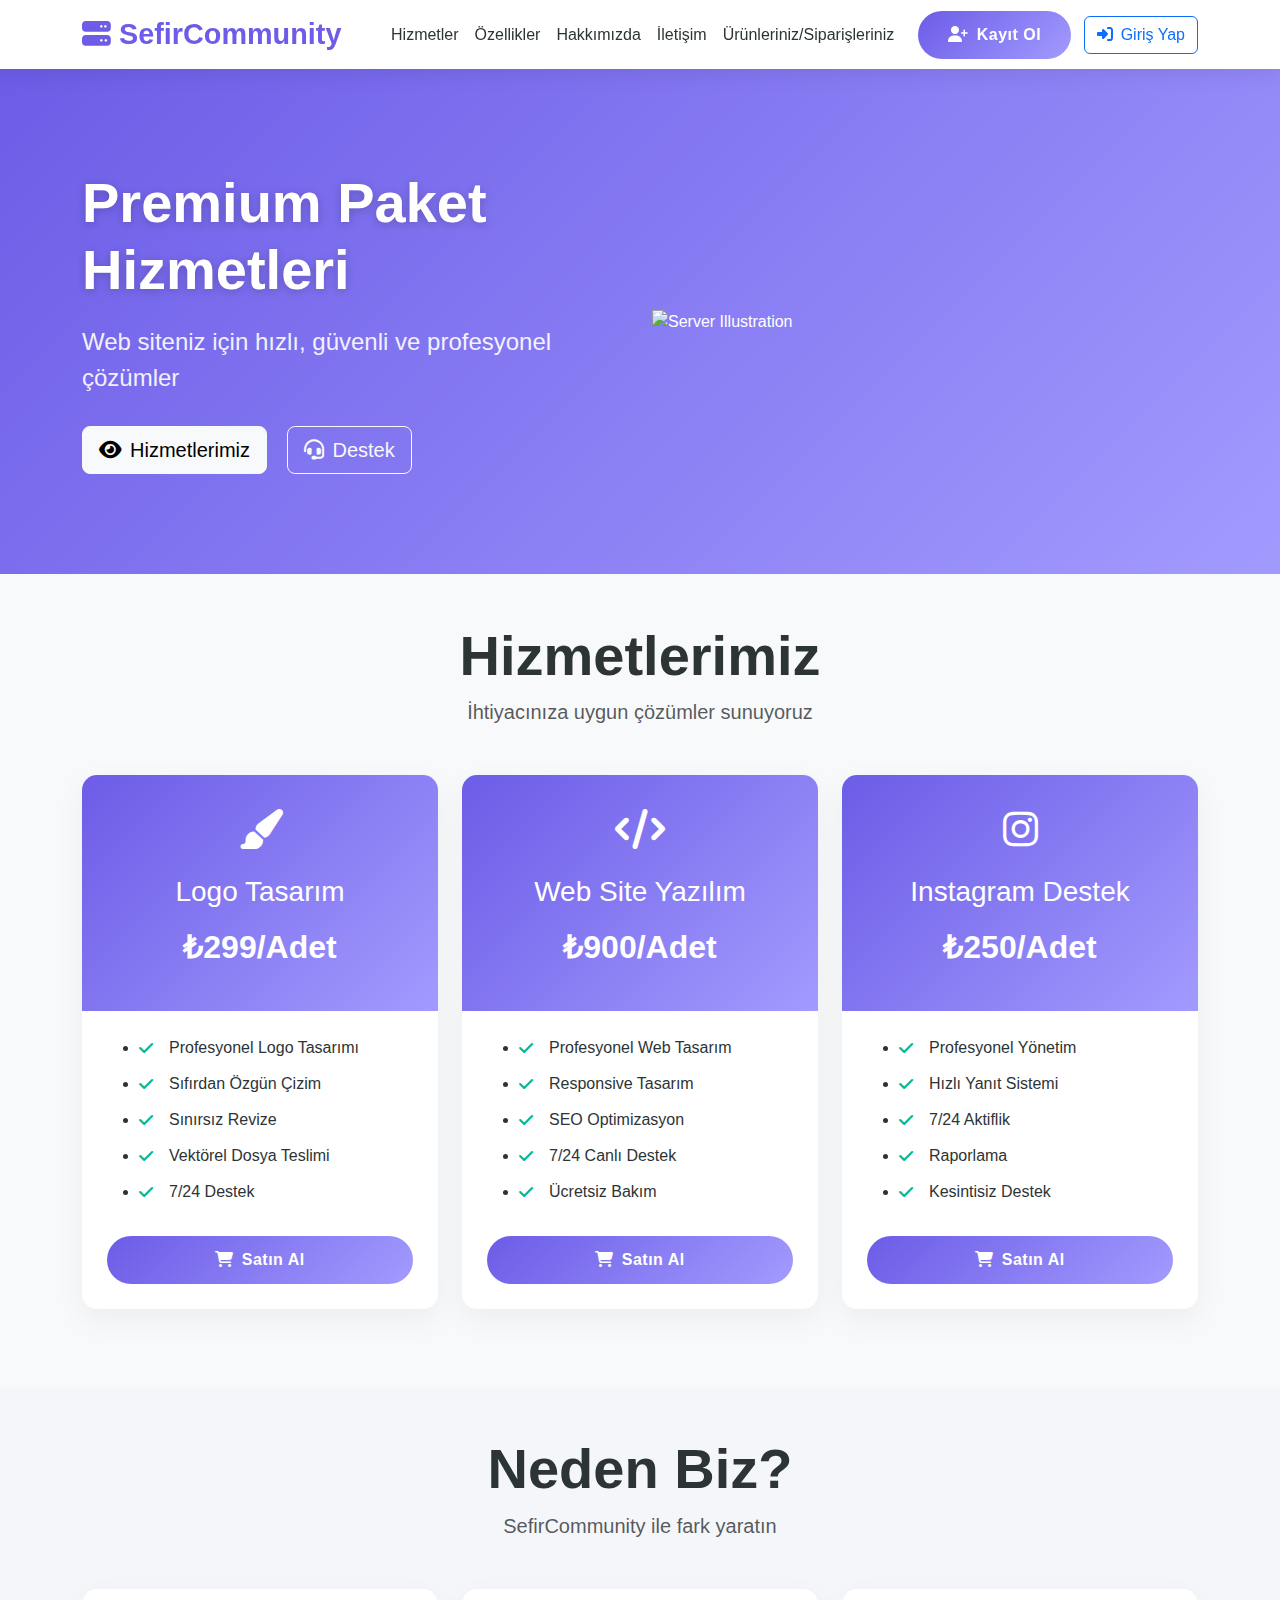
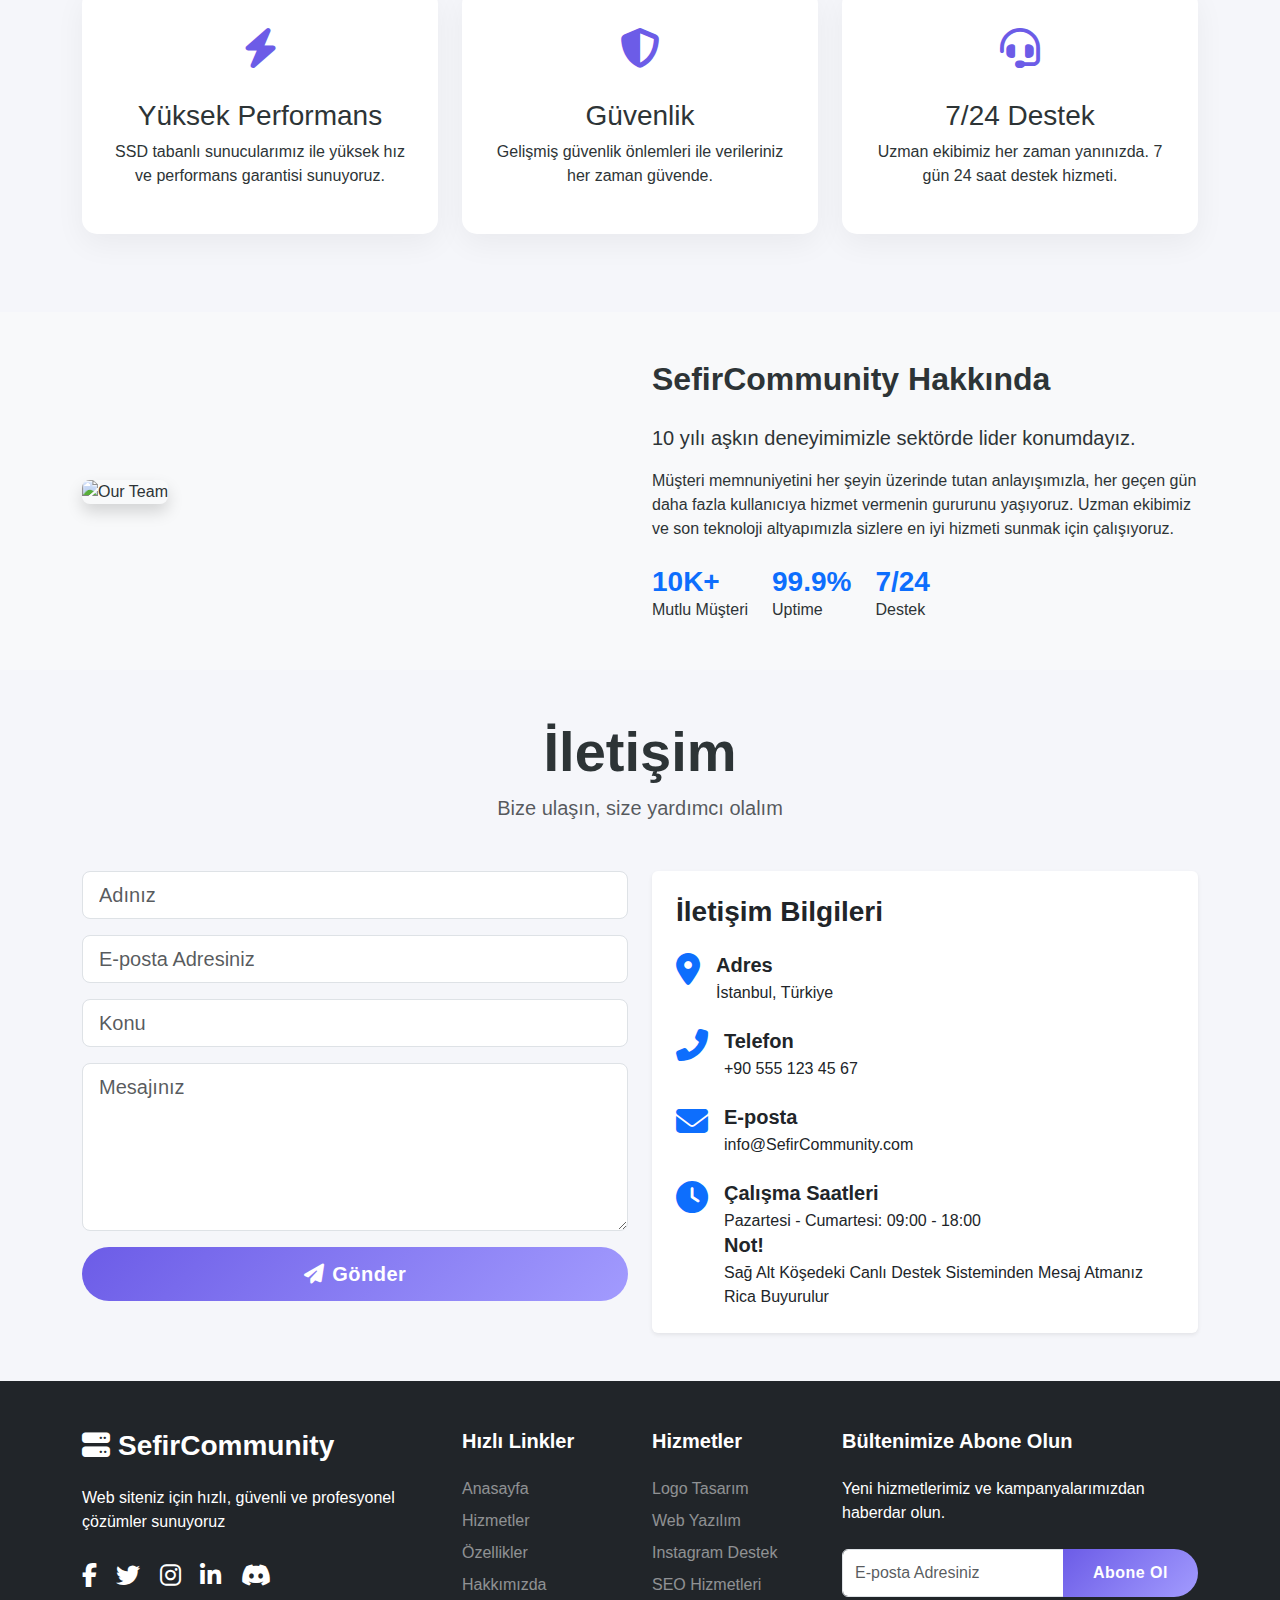
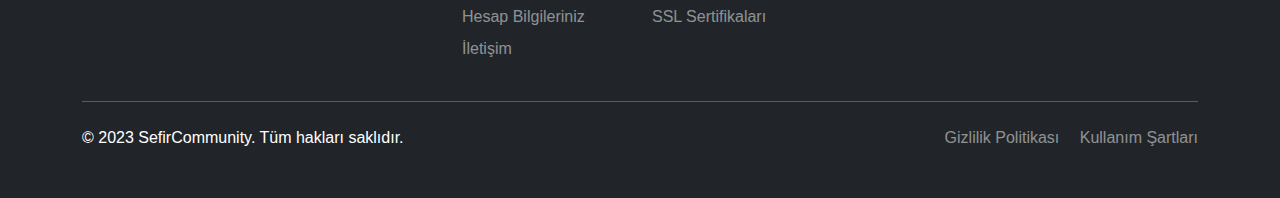
==== commit 41f1d542: "Update index.html" ====
--- a/index.html
+++ b/index.html
@@ -253,7 +253,7 @@
                         <a class="nav-link" href="#contact">İletişim</a>
                     </li>
                     <li class="nav-item">
-                        <a class="nav-link" href="control.html">Hesap Paneliniz</a>
+                        <a class="nav-link" href="control.html">Ürünleriniz/Siparişleriniz</a>
                     </li>
                 </ul>
                 <div id="authButtons" class="ms-3">
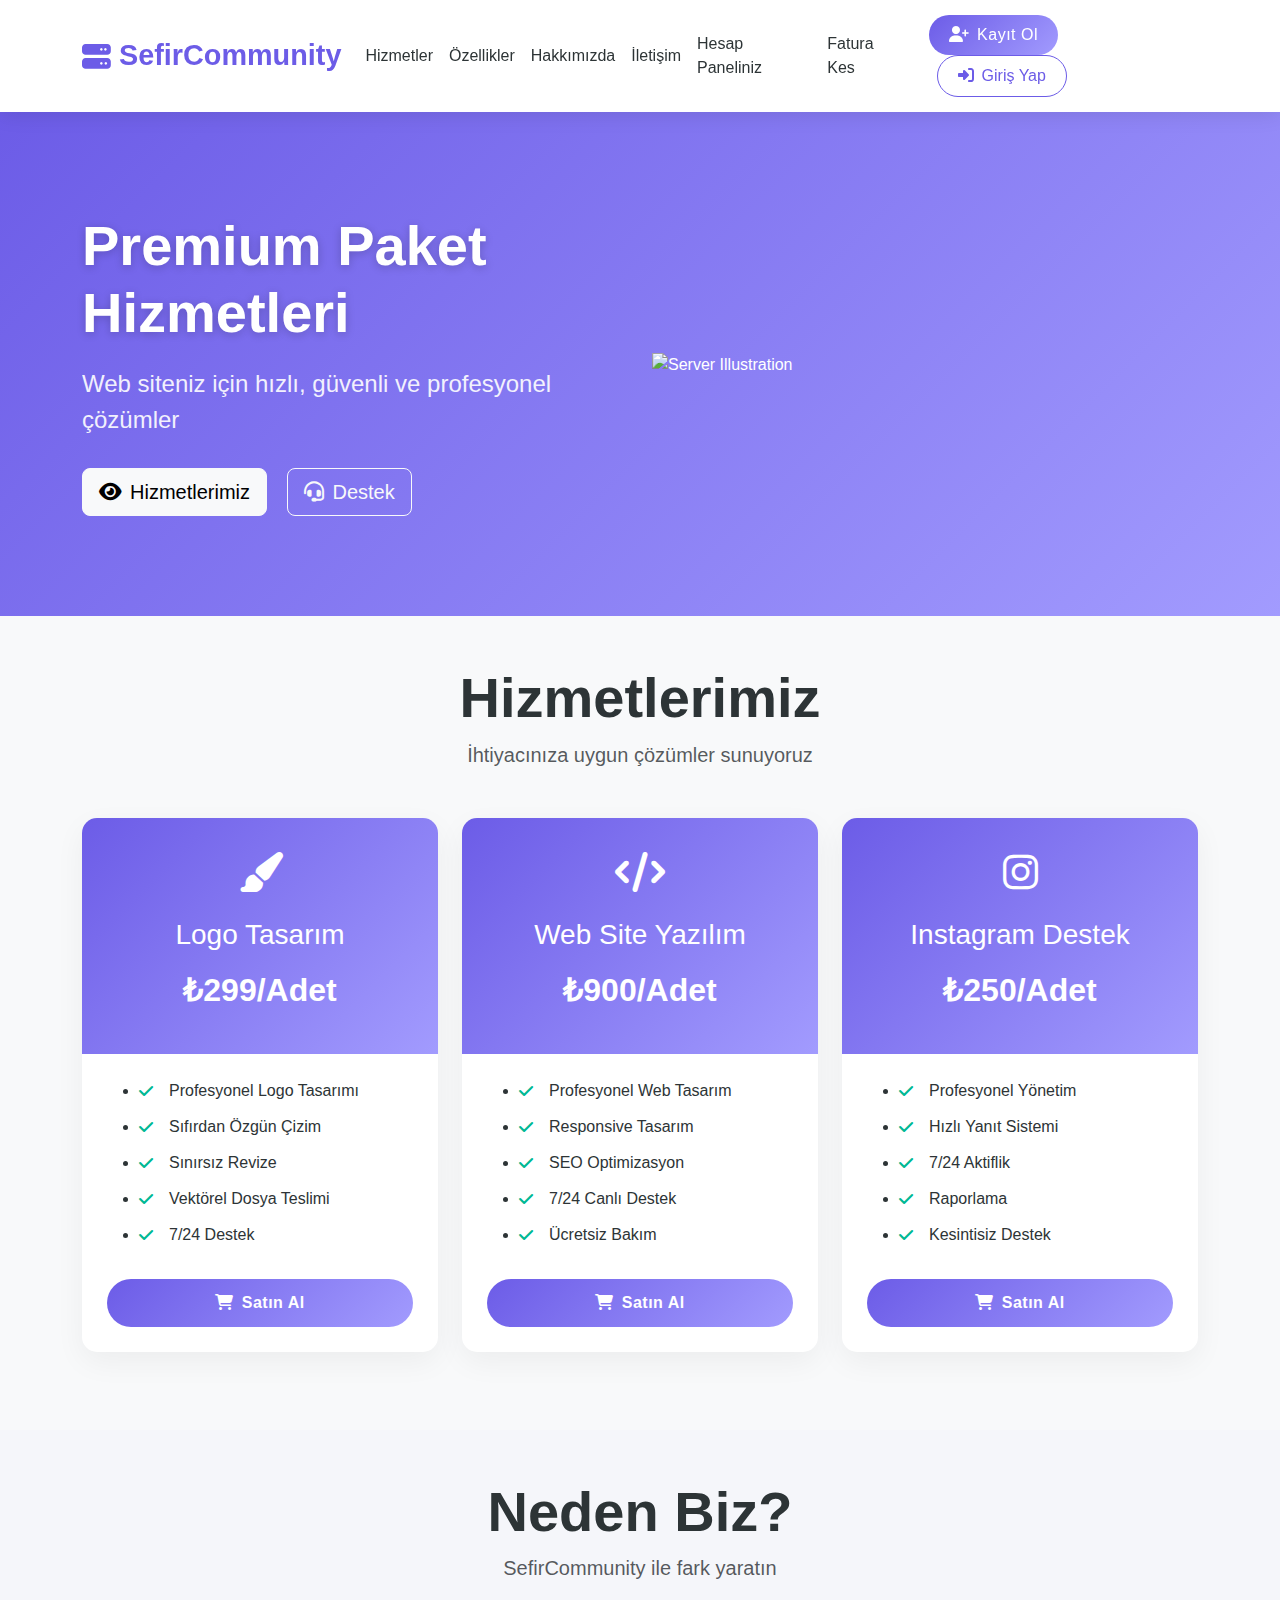
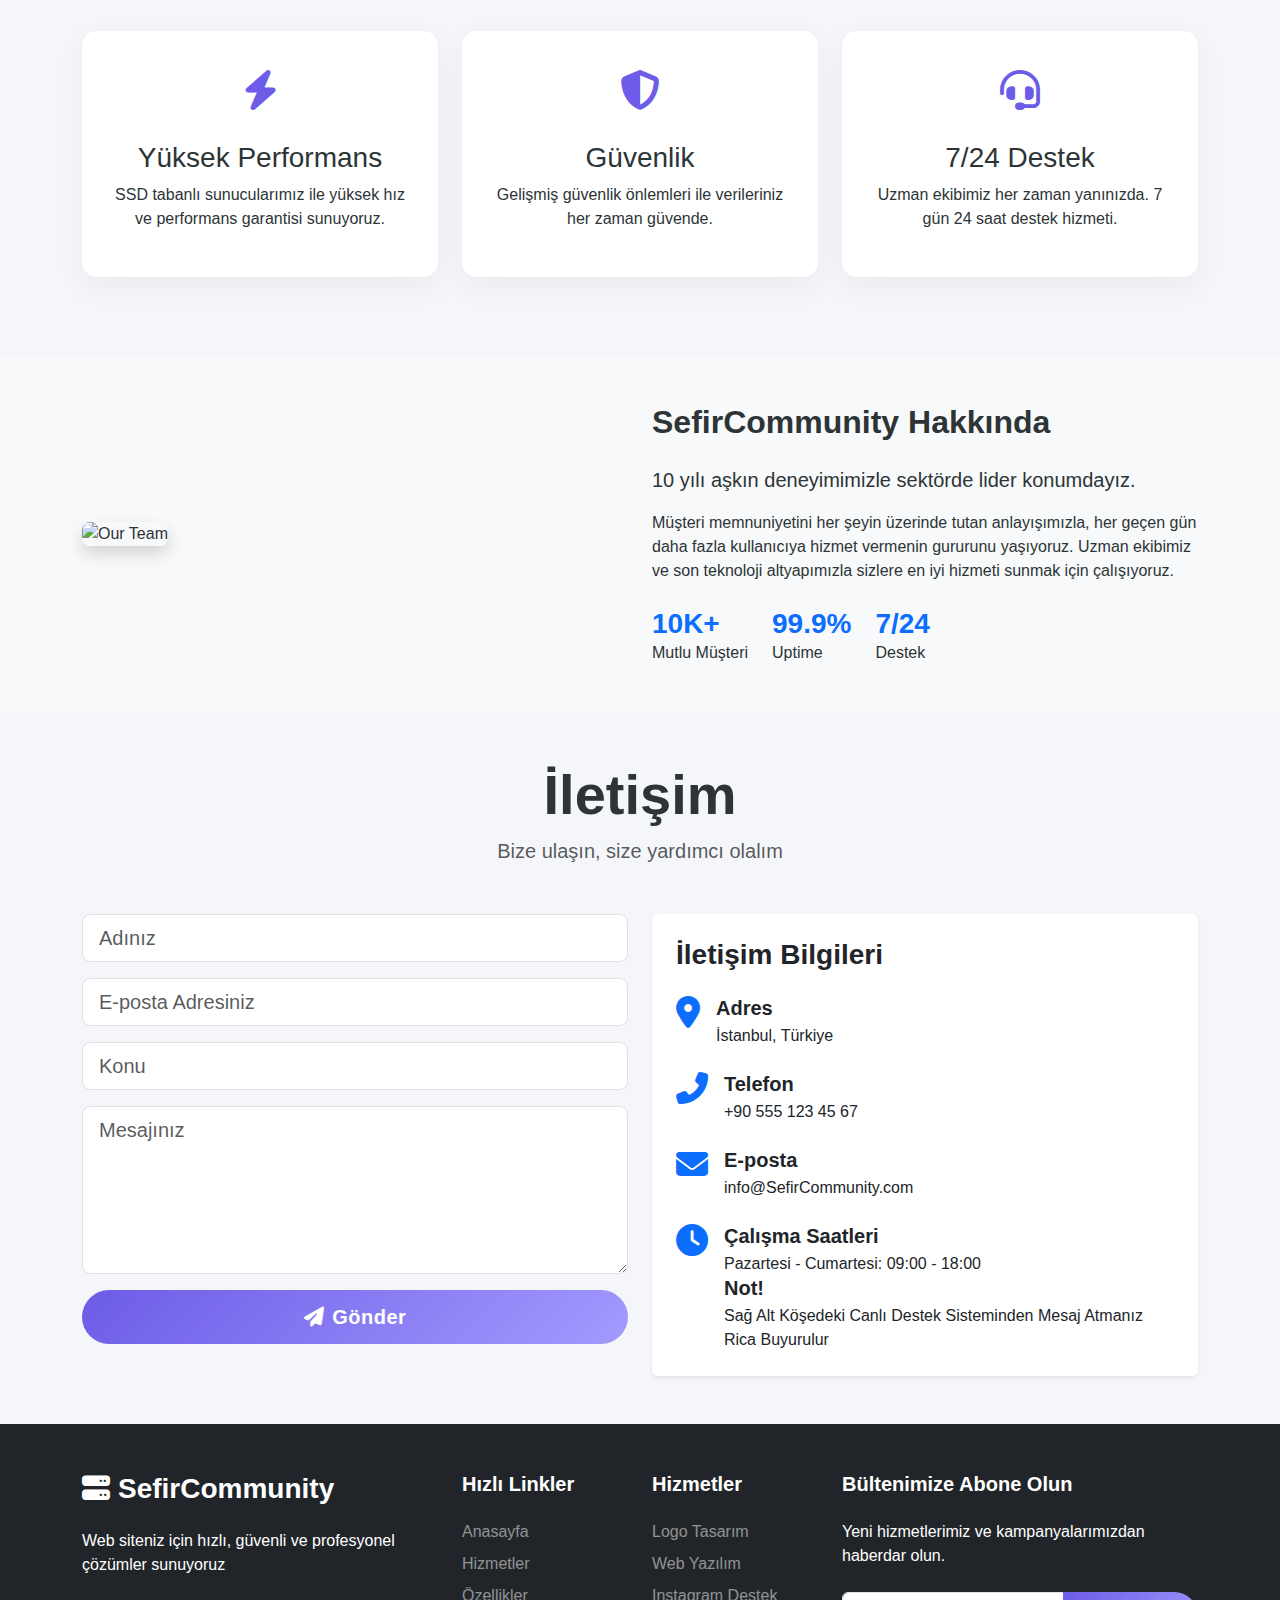
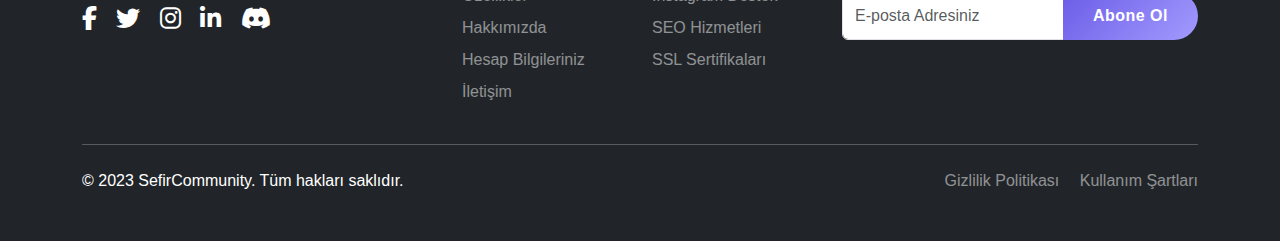
==== commit b6285bae: "Update index.html" ====
--- a/index.html
+++ b/index.html
@@ -3,7 +3,7 @@
 <head>
     <meta charset="UTF-8">
     <meta name="viewport" content="width=device-width, initial-scale=1.0">
-    <title>SefirCommunity -  Premium Paket Hizmetleri</title>
+    <title>SefirCommunity - Premium Paket Hizmetleri</title>
     <link href="https://cdn.jsdelivr.net/npm/bootstrap@5.3.0/dist/css/bootstrap.min.css" rel="stylesheet">
     <link rel="stylesheet" href="https://cdnjs.cloudflare.com/ajax/libs/font-awesome/6.4.0/css/all.min.css">
     <link rel="stylesheet" href="https://cdnjs.cloudflare.com/ajax/libs/animate.css/4.1.1/animate.min.css">
@@ -16,47 +16,121 @@
             --success-color: #00b894;
             --gradient: linear-gradient(135deg, var(--primary-color), var(--secondary-color));
         }
-        .navbar-nav .nav-link {
-    padding: 0.5rem 1rem;
-    font-weight: 500;
-    color: var(--dark-color);
-    transition: all 0.3s ease;
-}
-
-.navbar-nav .nav-link:hover {
-    color: var(--primary-color);
-}
-
-/* Mobil görünüm için ayar */
-@media (max-width: 991.98px) {
-    .navbar-nav {
-        margin-top: 1rem;
-    }
-    .navbar-nav .nav-item {
-        margin-bottom: 0.5rem;
-    }
-    #authButtons, #userSection {
-        margin-top: 1rem;
-        margin-left: 0 !important;
-    }
-}
+        
         body {
             font-family: 'Poppins', sans-serif;
             background-color: var(--light-color);
             color: var(--dark-color);
         }
         
+        /* Navbar Stilleri */
         .navbar {
             background-color: white;
             box-shadow: 0 2px 20px rgba(0, 0, 0, 0.1);
+            padding: 15px 0;
         }
         
         .navbar-brand {
             font-weight: 700;
             color: var(--primary-color);
             font-size: 1.8rem;
-        }
-        
+            display: flex;
+            align-items: center;
+        }
+        
+        .navbar-brand i {
+            margin-right: 10px;
+        }
+        
+        .navbar-nav {
+            align-items: center;
+        }
+        
+        .navbar-nav .nav-link {
+            padding: 0.5rem 1rem;
+            font-weight: 500;
+            color: var(--dark-color);
+            transition: all 0.3s ease;
+            position: relative;
+        }
+        
+        .navbar-nav .nav-link:hover {
+            color: var(--primary-color);
+        }
+        
+        .navbar-nav .nav-link::after {
+            content: '';
+            position: absolute;
+            bottom: 0;
+            left: 0;
+            width: 0;
+            height: 2px;
+            background-color: var(--primary-color);
+            transition: width 0.3s ease;
+        }
+        
+        .navbar-nav .nav-link:hover::after {
+            width: 100%;
+        }
+        
+        /* Auth Butonları */
+        #authButtons .btn {
+            padding: 8px 20px;
+            font-weight: 500;
+            border-radius: 50px;
+            transition: all 0.3s ease;
+        }
+        
+        #authButtons .btn-outline-primary {
+            border-color: var(--primary-color);
+            color: var(--primary-color);
+        }
+        
+        #authButtons .btn-outline-primary:hover {
+            background-color: var(--primary-color);
+            color: white;
+        }
+        
+        /* User Section */
+        #userSection {
+            display: flex;
+            align-items: center;
+        }
+        
+        #usernameDisplay {
+            color: var(--primary-color);
+            font-weight: 600;
+        }
+        
+        /* Responsive Ayarlar */
+        @media (max-width: 991.98px) {
+            .navbar-nav {
+                margin-top: 1rem;
+                padding-top: 1rem;
+                border-top: 1px solid rgba(0,0,0,0.1);
+            }
+            
+            .navbar-nav .nav-item {
+                margin-bottom: 0.5rem;
+            }
+            
+            #authButtons, #userSection {
+                margin-top: 1rem;
+                margin-left: 0 !important;
+                justify-content: flex-start;
+            }
+            
+            #authButtons .btn {
+                width: 100%;
+                margin-bottom: 10px;
+            }
+            
+            #authButtons .btn:last-child {
+                margin-bottom: 0;
+            }
+        }
+        
+        /* Hero Section */
         .hero-section {
             background: var(--gradient);
             color: white;
@@ -253,9 +327,13 @@
                         <a class="nav-link" href="#contact">İletişim</a>
                     </li>
                     <li class="nav-item">
-                        <a class="nav-link" href="control.html">Ürünleriniz/Siparişleriniz</a>
+                        <a class="nav-link" href="control.html">Hesap Paneliniz</a>
                     </li>
-                </ul>
+                    <li class="nav-item">
+                        <a class="nav-link" href="fatura.html">Fatura Kes</a>
+                    </li>
+
+
                 <div id="authButtons" class="ms-3">
                     <button class="btn btn-primary" onclick="showRegisterModal()">
                         <i class="fas fa-user-plus me-2"></i>Kayıt Ol
@@ -624,9 +702,14 @@
                                 <option value="crypto">Kripto Para</option>
                             </select>
                         </div>
+
                         <div class="mb-3">
                             <label class="form-label">Notlar (Opsiyonel):</label>
                             <textarea class="form-control" id="purchaseNotes" rows="2"></textarea>
+                        </div>
+                        <div class="mb-3">
+                            <label class="form-label">Kuponunuz:</label>
+                            <textarea class="form-control" id="purchaseNotes" rows="2" placeholder="Size Verilen Kupon Kodunu Giriniz (Opsiyonel)"></textarea>
                         </div>
                         <button type="submit" class="btn btn-primary w-100">
                             <i class="fas fa-shopping-cart me-2"></i>Satın Alımı Tamamla
